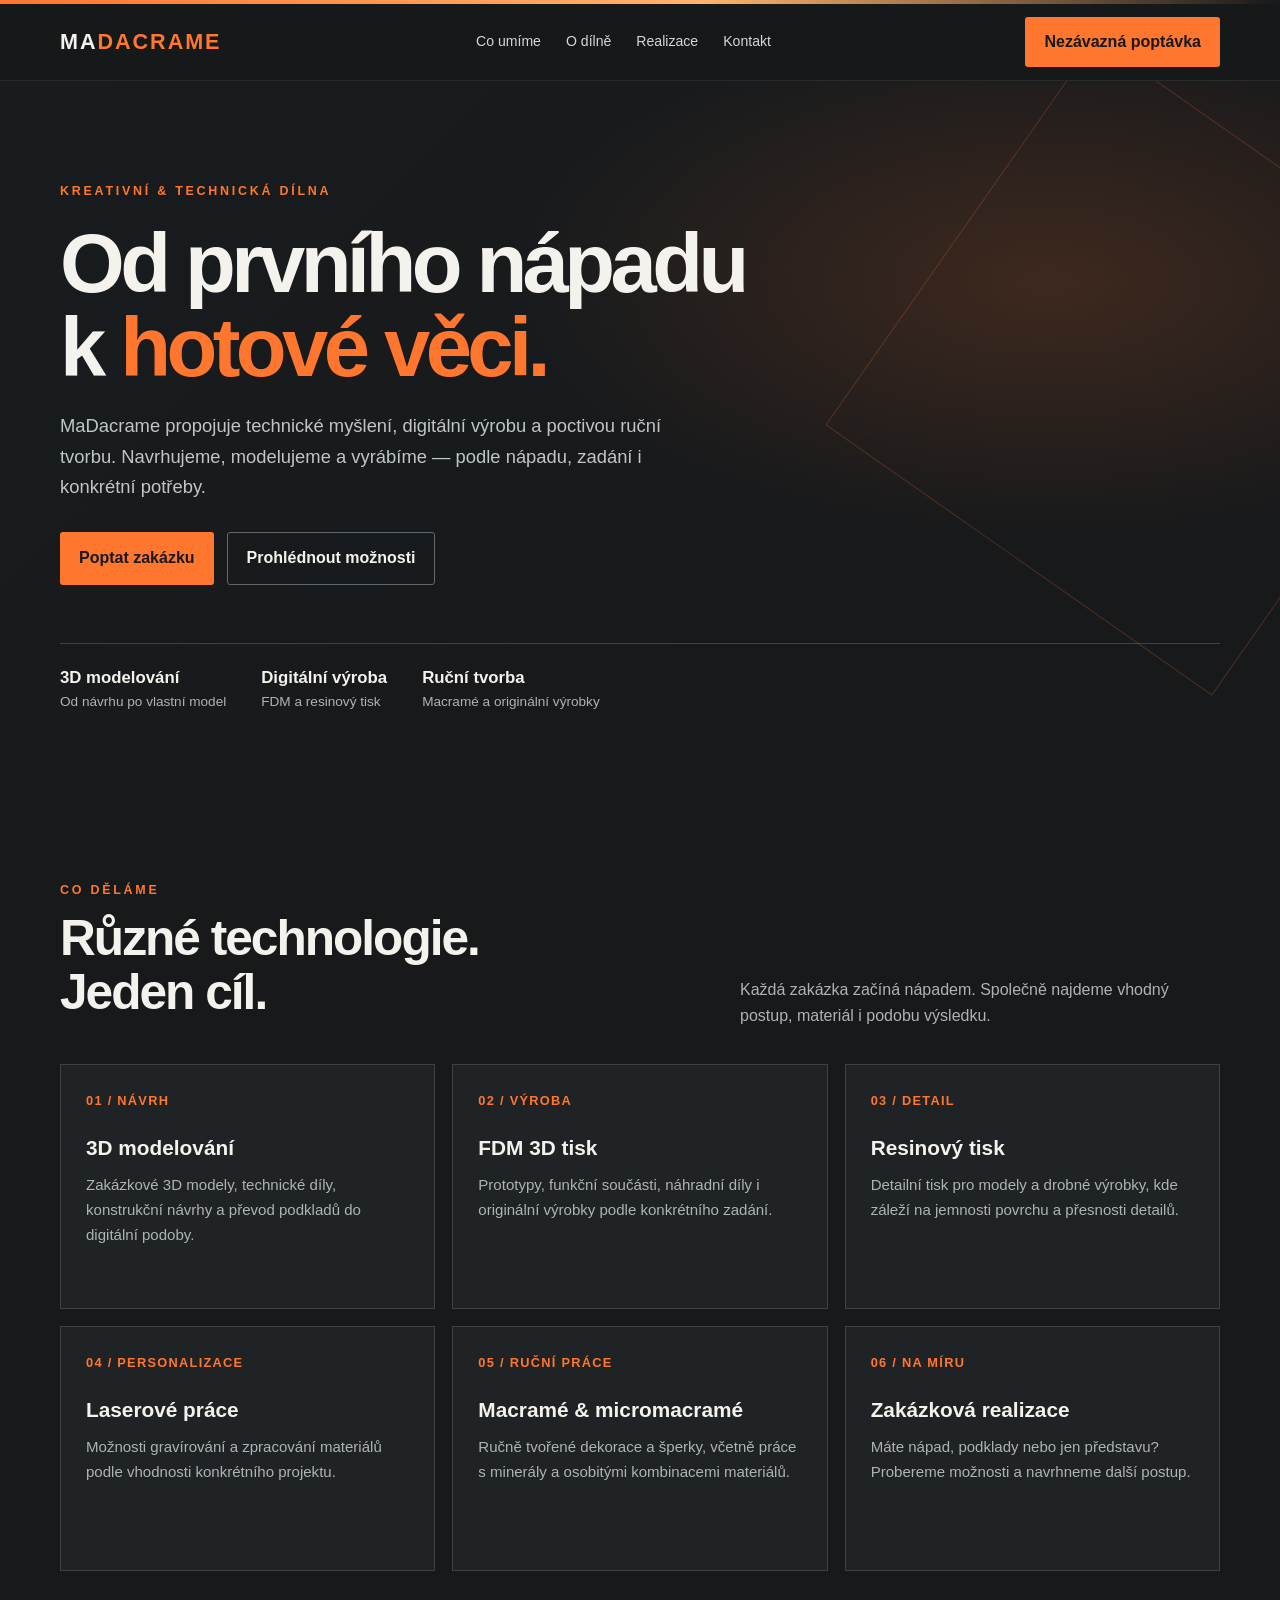
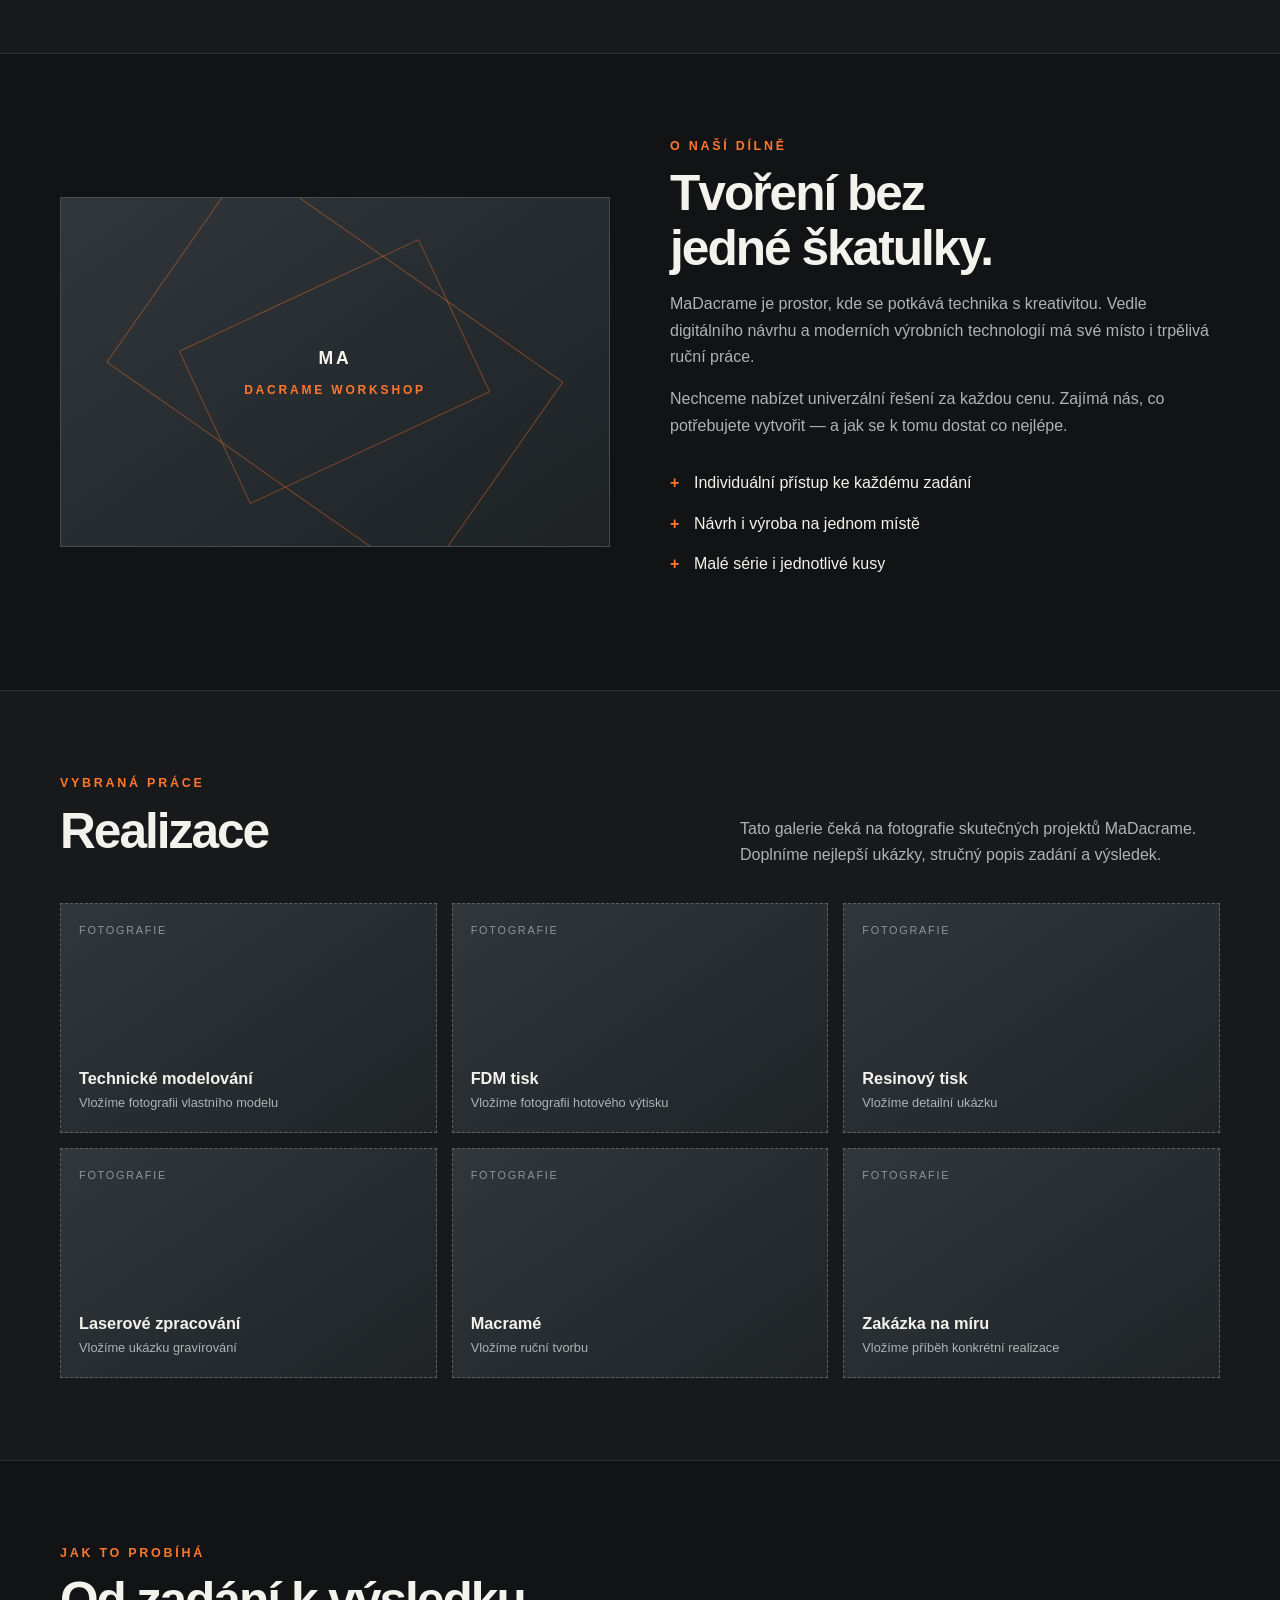
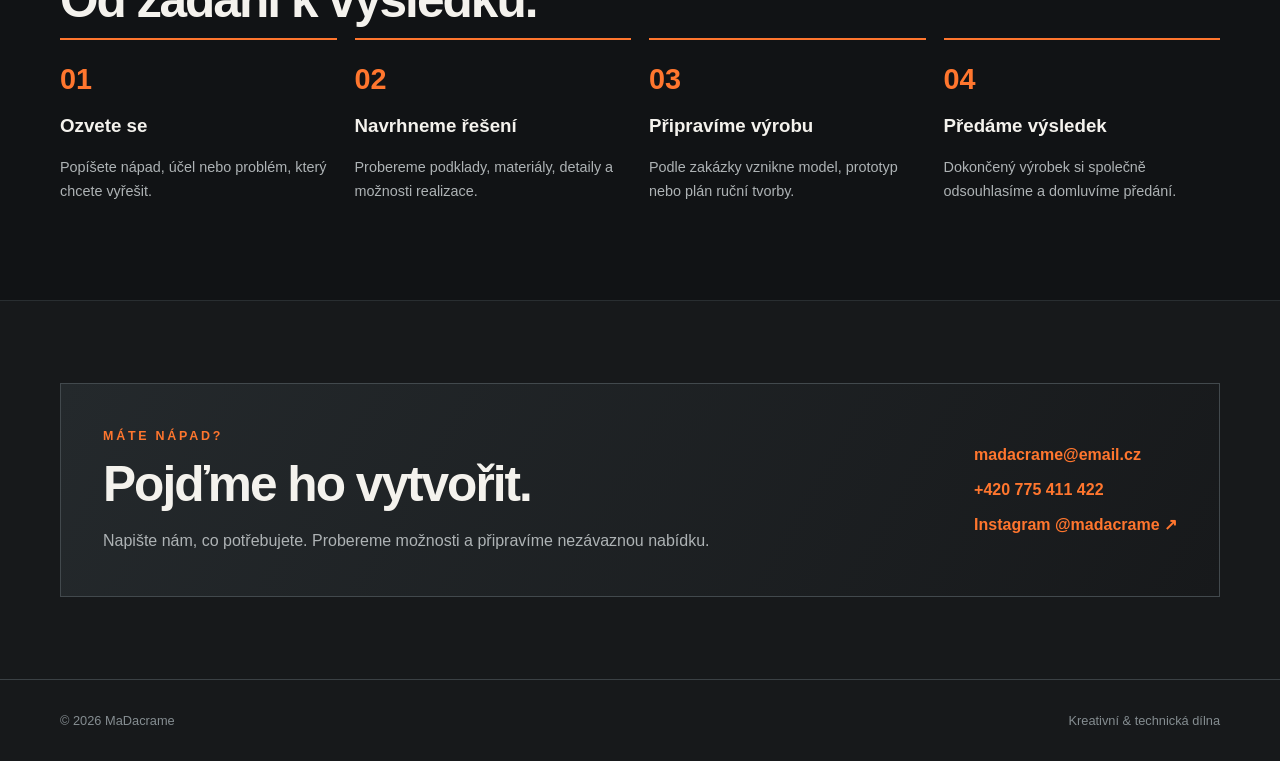
==== index.html @ 05e8bf64 "Add files via upload" ====
<!doctype html>
<html lang="cs">
<head>
  <meta charset="utf-8">
  <meta name="viewport" content="width=device-width, initial-scale=1">
  <meta name="description" content="MaDacrame – kreativní dílna propojující 3D modelování, zakázkový 3D tisk, technickou výrobu a ruční tvorbu.">
  <meta name="theme-color" content="#17191b">
  <title>MaDacrame | Kreativní a technická dílna</title>
  <style>
    :root{--bg:#17191b;--panel:#202326;--panel2:#272b2e;--text:#f4f2ed;--muted:#aeb3b5;--line:#3b4145;--orange:#ff762e;--orange2:#ff9a58;--max:1160px}
    *{box-sizing:border-box}html{scroll-behavior:smooth}body{margin:0;background:var(--bg);color:var(--text);font:16px/1.65 Inter,Arial,Helvetica,sans-serif}
    a{color:inherit;text-decoration:none}.wrap{width:min(var(--max),calc(100% - 42px));margin:auto}
    .topline{height:4px;background:linear-gradient(90deg,var(--orange),#ffb36d 55%,transparent)}
    header{position:sticky;top:0;z-index:10;background:rgba(23,25,27,.92);backdrop-filter:blur(14px);border-bottom:1px solid rgba(255,255,255,.08)}
    nav{height:76px;display:flex;align-items:center;justify-content:space-between;gap:22px}
    .brand{font-weight:900;letter-spacing:.09em;font-size:1.35rem}.brand span{color:var(--orange)}
    .navlinks{display:flex;gap:25px;align-items:center;font-size:.88rem;color:#d4d7d8}.navlinks a:hover{color:var(--orange)}
    .navcta,.btn{display:inline-flex;align-items:center;justify-content:center;background:var(--orange);color:#17191b;padding:12px 19px;font-weight:800;border-radius:3px;transition:.2s}
    .navcta:hover,.btn:hover{background:var(--orange2);transform:translateY(-2px)}
    .hero{padding:100px 0 84px;position:relative;overflow:hidden;background:radial-gradient(ellipse at 82% 28%,rgba(255,118,46,.17),transparent 36%),linear-gradient(135deg,#191c1e,#17191b 65%)}
    .hero:after{content:"";position:absolute;right:-110px;top:50px;width:470px;height:470px;border:1px solid rgba(255,118,46,.22);transform:rotate(35deg);pointer-events:none}
    .eyebrow{color:var(--orange);font-size:.78rem;letter-spacing:.22em;text-transform:uppercase;font-weight:800}
    h1{font-size:clamp(2.7rem,6.5vw,5.7rem);line-height:1.02;letter-spacing:-.055em;max-width:850px;margin:20px 0}
    h1 em{font-style:normal;color:var(--orange)}.lead{max-width:650px;color:#c0c5c7;font-size:1.15rem;margin:0 0 30px}
    .hero-actions{display:flex;gap:13px;flex-wrap:wrap}.btn.secondary{background:transparent;color:var(--text);border:1px solid #62686b}.btn.secondary:hover{border-color:var(--orange);color:var(--orange)}
    .hero-note{margin-top:58px;padding-top:20px;border-top:1px solid var(--line);display:flex;gap:35px;flex-wrap:wrap;color:var(--muted);font-size:.85rem}
    .hero-note strong{color:var(--text);display:block;font-size:1.05rem}
    section{padding:82px 0}.section-head{display:flex;justify-content:space-between;gap:30px;align-items:end;margin-bottom:34px}
    h2{font-size:clamp(2rem,4vw,3.1rem);line-height:1.1;letter-spacing:-.04em;margin:10px 0}
    .section-head p{max-width:480px;color:var(--muted);margin:0}
    .grid{display:grid;grid-template-columns:repeat(3,1fr);gap:17px}
    .card{background:var(--panel);border:1px solid var(--line);padding:25px;min-height:245px;position:relative;overflow:hidden}
    .card:before{content:"";position:absolute;left:0;top:0;width:3px;height:0;background:var(--orange);transition:.25s}.card:hover:before{height:100%}
    .num{color:var(--orange);font-weight:900;font-size:.8rem;letter-spacing:.1em}.card h3{font-size:1.3rem;margin:20px 0 8px}.card p{color:var(--muted);margin:0;font-size:.94rem}
    .darkband{background:#111315;border-top:1px solid #292e31;border-bottom:1px solid #292e31}
    .about{display:grid;grid-template-columns:1fr 1fr;gap:60px;align-items:center}
    .visual{min-height:350px;background:linear-gradient(145deg,#30363a,#1e2225);border:1px solid #454c50;display:grid;place-items:center;position:relative;overflow:hidden}
    .visual:before,.visual:after{content:"";position:absolute;border:1px solid rgba(255,118,46,.4);width:70%;height:70%;transform:rotate(35deg)}
    .visual:after{width:48%;height:48%;transform:rotate(-25deg)}
    .visual-label{position:relative;z-index:1;text-align:center;font-weight:900;letter-spacing:.16em;color:#f7f3ed;font-size:1.1rem}.visual-label span{display:block;color:var(--orange);font-size:.75rem;margin-top:8px}
    .about p{color:var(--muted)}.ticks{list-style:none;padding:0;margin:24px 0}.ticks li{padding:7px 0 7px 24px;position:relative}.ticks li:before{content:"+";position:absolute;left:0;color:var(--orange);font-weight:900}
    .gallery{display:grid;grid-template-columns:repeat(3,1fr);gap:15px}.slot{min-height:230px;background:linear-gradient(145deg,#30363a,#202427);border:1px dashed #596166;display:flex;align-items:end;padding:18px;position:relative}.slot:before{content:"FOTOGRAFIE";position:absolute;top:18px;left:18px;font-size:.68rem;letter-spacing:.16em;color:#8d969a}.slot strong{font-size:1.02rem}.slot small{display:block;color:var(--muted);font-size:.8rem}
    .process{display:grid;grid-template-columns:repeat(4,1fr);gap:18px}.step{border-top:2px solid var(--orange);padding-top:16px}.step b{font-size:1.8rem;color:var(--orange)}.step h3{margin:8px 0}.step p{color:var(--muted);font-size:.9rem}
    .contact{background:linear-gradient(120deg,#24292c,#17191b);border:1px solid #42494d;padding:42px;display:flex;justify-content:space-between;align-items:center;gap:25px}
    .contact p{color:var(--muted);margin-bottom:0}.contact-links{display:flex;flex-direction:column;gap:9px;white-space:nowrap}.contact-links a{color:var(--orange);font-weight:800}
    footer{padding:30px 0;color:#858d91;font-size:.8rem;border-top:1px solid var(--line)}footer .wrap{display:flex;justify-content:space-between;gap:15px;flex-wrap:wrap}
    @media(max-width:800px){.navlinks{display:none}.grid,.gallery{grid-template-columns:1fr 1fr}.about{grid-template-columns:1fr;gap:30px}.process{grid-template-columns:1fr 1fr}.section-head{display:block}.section-head p{margin-top:15px}.contact{display:block}.contact-links{margin-top:25px}}
    @media(max-width:520px){.wrap{width:min(var(--max),calc(100% - 30px))}.hero{padding:75px 0 60px}.grid,.gallery,.process{grid-template-columns:1fr}.card{min-height:unset}.contact{padding:27px}.hero-note{gap:18px}}
  </style>
</head>
<body>
<div class="topline"></div>
<header><div class="wrap"><nav>
  <a class="brand" href="#top">MA<span>DACRAME</span></a>
  <div class="navlinks"><a href="#sluzby">Co umíme</a><a href="#dilna">O dílně</a><a href="#realizace">Realizace</a><a href="#kontakt">Kontakt</a></div>
  <a class="navcta" href="#kontakt">Nezávazná poptávka</a>
</nav></div></header>
<main id="top">
  <div class="hero"><div class="wrap">
    <div class="eyebrow">Kreativní & technická dílna</div>
    <h1>Od prvního nápadu<br>k <em>hotové věci.</em></h1>
    <p class="lead">MaDacrame propojuje technické myšlení, digitální výrobu a poctivou ruční tvorbu. Navrhujeme, modelujeme a vyrábíme — podle nápadu, zadání i konkrétní potřeby.</p>
    <div class="hero-actions"><a class="btn" href="#kontakt">Poptat zakázku</a><a class="btn secondary" href="#sluzby">Prohlédnout možnosti</a></div>
    <div class="hero-note"><div><strong>3D modelování</strong>Od návrhu po vlastní model</div><div><strong>Digitální výroba</strong>FDM a resinový tisk</div><div><strong>Ruční tvorba</strong>Macramé a originální výrobky</div></div>
  </div></div>
  <section id="sluzby"><div class="wrap">
    <div class="section-head"><div><div class="eyebrow">Co děláme</div><h2>Různé technologie.<br>Jeden cíl.</h2></div><p>Každá zakázka začíná nápadem. Společně najdeme vhodný postup, materiál i podobu výsledku.</p></div>
    <div class="grid">
      <article class="card"><div class="num">01 / NÁVRH</div><h3>3D modelování</h3><p>Zakázkové 3D modely, technické díly, konstrukční návrhy a převod podkladů do digitální podoby.</p></article>
      <article class="card"><div class="num">02 / VÝROBA</div><h3>FDM 3D tisk</h3><p>Prototypy, funkční součásti, náhradní díly i originální výrobky podle konkrétního zadání.</p></article>
      <article class="card"><div class="num">03 / DETAIL</div><h3>Resinový tisk</h3><p>Detailní tisk pro modely a drobné výrobky, kde záleží na jemnosti povrchu a přesnosti detailů.</p></article>
      <article class="card"><div class="num">04 / PERSONALIZACE</div><h3>Laserové práce</h3><p>Možnosti gravírování a zpracování materiálů podle vhodnosti konkrétního projektu.</p></article>
      <article class="card"><div class="num">05 / RUČNÍ PRÁCE</div><h3>Macramé & micromacramé</h3><p>Ručně tvořené dekorace a šperky, včetně práce s minerály a osobitými kombinacemi materiálů.</p></article>
      <article class="card"><div class="num">06 / NA MÍRU</div><h3>Zakázková realizace</h3><p>Máte nápad, podklady nebo jen představu? Probereme možnosti a navrhneme další postup.</p></article>
    </div>
  </div></section>
  <section class="darkband" id="dilna"><div class="wrap about">
    <div class="visual"><div class="visual-label">MA<span>DACRAME WORKSHOP</span></div></div>
    <div><div class="eyebrow">O naší dílně</div><h2>Tvoření bez<br>jedné škatulky.</h2>
      <p>MaDacrame je prostor, kde se potkává technika s kreativitou. Vedle digitálního návrhu a moderních výrobních technologií má své místo i trpělivá ruční práce.</p>
      <p>Nechceme nabízet univerzální řešení za každou cenu. Zajímá nás, co potřebujete vytvořit — a jak se k tomu dostat co nejlépe.</p>
      <ul class="ticks"><li>Individuální přístup ke každému zadání</li><li>Návrh i výroba na jednom místě</li><li>Malé série i jednotlivé kusy</li></ul>
    </div>
  </div></section>
  <section id="realizace"><div class="wrap">
    <div class="section-head"><div><div class="eyebrow">Vybraná práce</div><h2>Realizace</h2></div><p>Tato galerie čeká na fotografie skutečných projektů MaDacrame. Doplníme nejlepší ukázky, stručný popis zadání a výsledek.</p></div>
    <div class="gallery">
      <div class="slot"><div><strong>Technické modelování</strong><small>Vložíme fotografii vlastního modelu</small></div></div>
      <div class="slot"><div><strong>FDM tisk</strong><small>Vložíme fotografii hotového výtisku</small></div></div>
      <div class="slot"><div><strong>Resinový tisk</strong><small>Vložíme detailní ukázku</small></div></div>
      <div class="slot"><div><strong>Laserové zpracování</strong><small>Vložíme ukázku gravírování</small></div></div>
      <div class="slot"><div><strong>Macramé</strong><small>Vložíme ruční tvorbu</small></div></div>
      <div class="slot"><div><strong>Zakázka na míru</strong><small>Vložíme příběh konkrétní realizace</small></div></div>
    </div>
  </div></section>
  <section class="darkband"><div class="wrap">
    <div class="eyebrow">Jak to probíhá</div><h2>Od zadání k výsledku.</h2>
    <div class="process">
      <div class="step"><b>01</b><h3>Ozvete se</h3><p>Popíšete nápad, účel nebo problém, který chcete vyřešit.</p></div>
      <div class="step"><b>02</b><h3>Navrhneme řešení</h3><p>Probereme podklady, materiály, detaily a možnosti realizace.</p></div>
      <div class="step"><b>03</b><h3>Připravíme výrobu</h3><p>Podle zakázky vznikne model, prototyp nebo plán ruční tvorby.</p></div>
      <div class="step"><b>04</b><h3>Předáme výsledek</h3><p>Dokončený výrobek si společně odsouhlasíme a domluvíme předání.</p></div>
    </div>
  </div></section>
  <section id="kontakt"><div class="wrap contact">
    <div><div class="eyebrow">Máte nápad?</div><h2>Pojďme ho vytvořit.</h2><p>Napište nám, co potřebujete. Probereme možnosti a připravíme nezávaznou nabídku.</p></div>
    <div class="contact-links"><a href="mailto:madacrame@email.cz">madacrame@email.cz</a><a href="tel:+420775411422">+420 775 411 422</a><a href="https://www.instagram.com/madacrame/" target="_blank" rel="noopener">Instagram @madacrame ↗</a></div>
  </div></section>
</main>
<footer><div class="wrap"><span>© <span id="year"></span> MaDacrame</span><span>Kreativní & technická dílna</span></div></footer>
<script>document.getElementById('year').textContent=new Date().getFullYear();</script>
</body></html>
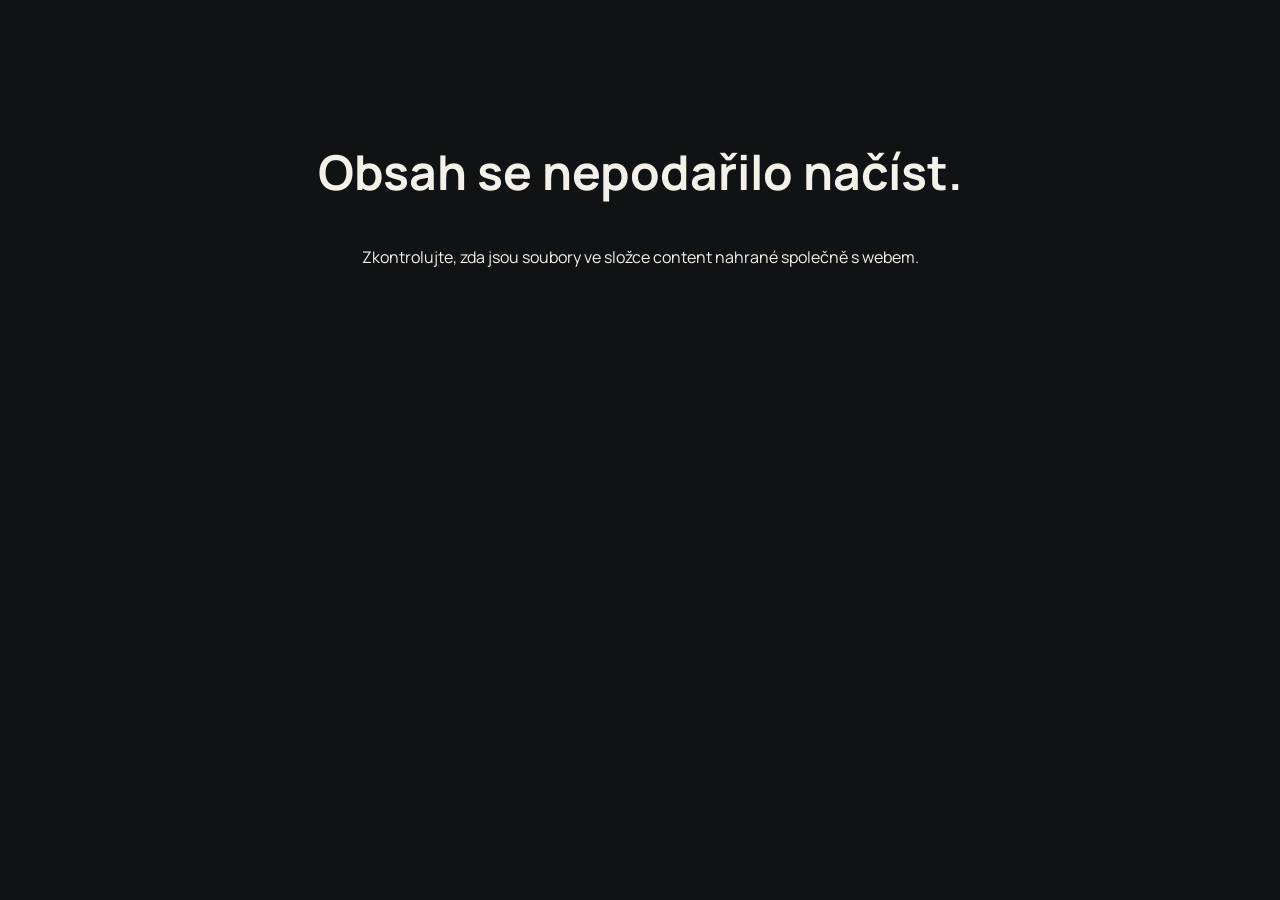
==== commit 9d2b5377: "Add files via upload" ====
--- a/index.html
+++ b/index.html
@@ -1,112 +1,11 @@
 <!doctype html>
 <html lang="cs">
 <head>
-  <meta charset="utf-8">
-  <meta name="viewport" content="width=device-width, initial-scale=1">
-  <meta name="description" content="MaDacrame – kreativní dílna propojující 3D modelování, zakázkový 3D tisk, technickou výrobu a ruční tvorbu.">
-  <meta name="theme-color" content="#17191b">
-  <title>MaDacrame | Kreativní a technická dílna</title>
-  <style>
-    :root{--bg:#17191b;--panel:#202326;--panel2:#272b2e;--text:#f4f2ed;--muted:#aeb3b5;--line:#3b4145;--orange:#ff762e;--orange2:#ff9a58;--max:1160px}
-    *{box-sizing:border-box}html{scroll-behavior:smooth}body{margin:0;background:var(--bg);color:var(--text);font:16px/1.65 Inter,Arial,Helvetica,sans-serif}
-    a{color:inherit;text-decoration:none}.wrap{width:min(var(--max),calc(100% - 42px));margin:auto}
-    .topline{height:4px;background:linear-gradient(90deg,var(--orange),#ffb36d 55%,transparent)}
-    header{position:sticky;top:0;z-index:10;background:rgba(23,25,27,.92);backdrop-filter:blur(14px);border-bottom:1px solid rgba(255,255,255,.08)}
-    nav{height:76px;display:flex;align-items:center;justify-content:space-between;gap:22px}
-    .brand{font-weight:900;letter-spacing:.09em;font-size:1.35rem}.brand span{color:var(--orange)}
-    .navlinks{display:flex;gap:25px;align-items:center;font-size:.88rem;color:#d4d7d8}.navlinks a:hover{color:var(--orange)}
-    .navcta,.btn{display:inline-flex;align-items:center;justify-content:center;background:var(--orange);color:#17191b;padding:12px 19px;font-weight:800;border-radius:3px;transition:.2s}
-    .navcta:hover,.btn:hover{background:var(--orange2);transform:translateY(-2px)}
-    .hero{padding:100px 0 84px;position:relative;overflow:hidden;background:radial-gradient(ellipse at 82% 28%,rgba(255,118,46,.17),transparent 36%),linear-gradient(135deg,#191c1e,#17191b 65%)}
-    .hero:after{content:"";position:absolute;right:-110px;top:50px;width:470px;height:470px;border:1px solid rgba(255,118,46,.22);transform:rotate(35deg);pointer-events:none}
-    .eyebrow{color:var(--orange);font-size:.78rem;letter-spacing:.22em;text-transform:uppercase;font-weight:800}
-    h1{font-size:clamp(2.7rem,6.5vw,5.7rem);line-height:1.02;letter-spacing:-.055em;max-width:850px;margin:20px 0}
-    h1 em{font-style:normal;color:var(--orange)}.lead{max-width:650px;color:#c0c5c7;font-size:1.15rem;margin:0 0 30px}
-    .hero-actions{display:flex;gap:13px;flex-wrap:wrap}.btn.secondary{background:transparent;color:var(--text);border:1px solid #62686b}.btn.secondary:hover{border-color:var(--orange);color:var(--orange)}
-    .hero-note{margin-top:58px;padding-top:20px;border-top:1px solid var(--line);display:flex;gap:35px;flex-wrap:wrap;color:var(--muted);font-size:.85rem}
-    .hero-note strong{color:var(--text);display:block;font-size:1.05rem}
-    section{padding:82px 0}.section-head{display:flex;justify-content:space-between;gap:30px;align-items:end;margin-bottom:34px}
-    h2{font-size:clamp(2rem,4vw,3.1rem);line-height:1.1;letter-spacing:-.04em;margin:10px 0}
-    .section-head p{max-width:480px;color:var(--muted);margin:0}
-    .grid{display:grid;grid-template-columns:repeat(3,1fr);gap:17px}
-    .card{background:var(--panel);border:1px solid var(--line);padding:25px;min-height:245px;position:relative;overflow:hidden}
-    .card:before{content:"";position:absolute;left:0;top:0;width:3px;height:0;background:var(--orange);transition:.25s}.card:hover:before{height:100%}
-    .num{color:var(--orange);font-weight:900;font-size:.8rem;letter-spacing:.1em}.card h3{font-size:1.3rem;margin:20px 0 8px}.card p{color:var(--muted);margin:0;font-size:.94rem}
-    .darkband{background:#111315;border-top:1px solid #292e31;border-bottom:1px solid #292e31}
-    .about{display:grid;grid-template-columns:1fr 1fr;gap:60px;align-items:center}
-    .visual{min-height:350px;background:linear-gradient(145deg,#30363a,#1e2225);border:1px solid #454c50;display:grid;place-items:center;position:relative;overflow:hidden}
-    .visual:before,.visual:after{content:"";position:absolute;border:1px solid rgba(255,118,46,.4);width:70%;height:70%;transform:rotate(35deg)}
-    .visual:after{width:48%;height:48%;transform:rotate(-25deg)}
-    .visual-label{position:relative;z-index:1;text-align:center;font-weight:900;letter-spacing:.16em;color:#f7f3ed;font-size:1.1rem}.visual-label span{display:block;color:var(--orange);font-size:.75rem;margin-top:8px}
-    .about p{color:var(--muted)}.ticks{list-style:none;padding:0;margin:24px 0}.ticks li{padding:7px 0 7px 24px;position:relative}.ticks li:before{content:"+";position:absolute;left:0;color:var(--orange);font-weight:900}
-    .gallery{display:grid;grid-template-columns:repeat(3,1fr);gap:15px}.slot{min-height:230px;background:linear-gradient(145deg,#30363a,#202427);border:1px dashed #596166;display:flex;align-items:end;padding:18px;position:relative}.slot:before{content:"FOTOGRAFIE";position:absolute;top:18px;left:18px;font-size:.68rem;letter-spacing:.16em;color:#8d969a}.slot strong{font-size:1.02rem}.slot small{display:block;color:var(--muted);font-size:.8rem}
-    .process{display:grid;grid-template-columns:repeat(4,1fr);gap:18px}.step{border-top:2px solid var(--orange);padding-top:16px}.step b{font-size:1.8rem;color:var(--orange)}.step h3{margin:8px 0}.step p{color:var(--muted);font-size:.9rem}
-    .contact{background:linear-gradient(120deg,#24292c,#17191b);border:1px solid #42494d;padding:42px;display:flex;justify-content:space-between;align-items:center;gap:25px}
-    .contact p{color:var(--muted);margin-bottom:0}.contact-links{display:flex;flex-direction:column;gap:9px;white-space:nowrap}.contact-links a{color:var(--orange);font-weight:800}
-    footer{padding:30px 0;color:#858d91;font-size:.8rem;border-top:1px solid var(--line)}footer .wrap{display:flex;justify-content:space-between;gap:15px;flex-wrap:wrap}
-    @media(max-width:800px){.navlinks{display:none}.grid,.gallery{grid-template-columns:1fr 1fr}.about{grid-template-columns:1fr;gap:30px}.process{grid-template-columns:1fr 1fr}.section-head{display:block}.section-head p{margin-top:15px}.contact{display:block}.contact-links{margin-top:25px}}
-    @media(max-width:520px){.wrap{width:min(var(--max),calc(100% - 30px))}.hero{padding:75px 0 60px}.grid,.gallery,.process{grid-template-columns:1fr}.card{min-height:unset}.contact{padding:27px}.hero-note{gap:18px}}
-  </style>
+<meta charset="utf-8"><meta name="viewport" content="width=device-width, initial-scale=1">
+<meta name="theme-color" content="#101214">
+<title>MaDacrame — kreativní a technická dílna</title>
+<link rel="preconnect" href="https://fonts.googleapis.com"><link rel="preconnect" href="https://fonts.gstatic.com" crossorigin>
+<link rel="stylesheet" href="assets/css/style.css">
 </head>
-<body>
-<div class="topline"></div>
-<header><div class="wrap"><nav>
-  <a class="brand" href="#top">MA<span>DACRAME</span></a>
-  <div class="navlinks"><a href="#sluzby">Co umíme</a><a href="#dilna">O dílně</a><a href="#realizace">Realizace</a><a href="#kontakt">Kontakt</a></div>
-  <a class="navcta" href="#kontakt">Nezávazná poptávka</a>
-</nav></div></header>
-<main id="top">
-  <div class="hero"><div class="wrap">
-    <div class="eyebrow">Kreativní & technická dílna</div>
-    <h1>Od prvního nápadu<br>k <em>hotové věci.</em></h1>
-    <p class="lead">MaDacrame propojuje technické myšlení, digitální výrobu a poctivou ruční tvorbu. Navrhujeme, modelujeme a vyrábíme — podle nápadu, zadání i konkrétní potřeby.</p>
-    <div class="hero-actions"><a class="btn" href="#kontakt">Poptat zakázku</a><a class="btn secondary" href="#sluzby">Prohlédnout možnosti</a></div>
-    <div class="hero-note"><div><strong>3D modelování</strong>Od návrhu po vlastní model</div><div><strong>Digitální výroba</strong>FDM a resinový tisk</div><div><strong>Ruční tvorba</strong>Macramé a originální výrobky</div></div>
-  </div></div>
-  <section id="sluzby"><div class="wrap">
-    <div class="section-head"><div><div class="eyebrow">Co děláme</div><h2>Různé technologie.<br>Jeden cíl.</h2></div><p>Každá zakázka začíná nápadem. Společně najdeme vhodný postup, materiál i podobu výsledku.</p></div>
-    <div class="grid">
-      <article class="card"><div class="num">01 / NÁVRH</div><h3>3D modelování</h3><p>Zakázkové 3D modely, technické díly, konstrukční návrhy a převod podkladů do digitální podoby.</p></article>
-      <article class="card"><div class="num">02 / VÝROBA</div><h3>FDM 3D tisk</h3><p>Prototypy, funkční součásti, náhradní díly i originální výrobky podle konkrétního zadání.</p></article>
-      <article class="card"><div class="num">03 / DETAIL</div><h3>Resinový tisk</h3><p>Detailní tisk pro modely a drobné výrobky, kde záleží na jemnosti povrchu a přesnosti detailů.</p></article>
-      <article class="card"><div class="num">04 / PERSONALIZACE</div><h3>Laserové práce</h3><p>Možnosti gravírování a zpracování materiálů podle vhodnosti konkrétního projektu.</p></article>
-      <article class="card"><div class="num">05 / RUČNÍ PRÁCE</div><h3>Macramé & micromacramé</h3><p>Ručně tvořené dekorace a šperky, včetně práce s minerály a osobitými kombinacemi materiálů.</p></article>
-      <article class="card"><div class="num">06 / NA MÍRU</div><h3>Zakázková realizace</h3><p>Máte nápad, podklady nebo jen představu? Probereme možnosti a navrhneme další postup.</p></article>
-    </div>
-  </div></section>
-  <section class="darkband" id="dilna"><div class="wrap about">
-    <div class="visual"><div class="visual-label">MA<span>DACRAME WORKSHOP</span></div></div>
-    <div><div class="eyebrow">O naší dílně</div><h2>Tvoření bez<br>jedné škatulky.</h2>
-      <p>MaDacrame je prostor, kde se potkává technika s kreativitou. Vedle digitálního návrhu a moderních výrobních technologií má své místo i trpělivá ruční práce.</p>
-      <p>Nechceme nabízet univerzální řešení za každou cenu. Zajímá nás, co potřebujete vytvořit — a jak se k tomu dostat co nejlépe.</p>
-      <ul class="ticks"><li>Individuální přístup ke každému zadání</li><li>Návrh i výroba na jednom místě</li><li>Malé série i jednotlivé kusy</li></ul>
-    </div>
-  </div></section>
-  <section id="realizace"><div class="wrap">
-    <div class="section-head"><div><div class="eyebrow">Vybraná práce</div><h2>Realizace</h2></div><p>Tato galerie čeká na fotografie skutečných projektů MaDacrame. Doplníme nejlepší ukázky, stručný popis zadání a výsledek.</p></div>
-    <div class="gallery">
-      <div class="slot"><div><strong>Technické modelování</strong><small>Vložíme fotografii vlastního modelu</small></div></div>
-      <div class="slot"><div><strong>FDM tisk</strong><small>Vložíme fotografii hotového výtisku</small></div></div>
-      <div class="slot"><div><strong>Resinový tisk</strong><small>Vložíme detailní ukázku</small></div></div>
-      <div class="slot"><div><strong>Laserové zpracování</strong><small>Vložíme ukázku gravírování</small></div></div>
-      <div class="slot"><div><strong>Macramé</strong><small>Vložíme ruční tvorbu</small></div></div>
-      <div class="slot"><div><strong>Zakázka na míru</strong><small>Vložíme příběh konkrétní realizace</small></div></div>
-    </div>
-  </div></section>
-  <section class="darkband"><div class="wrap">
-    <div class="eyebrow">Jak to probíhá</div><h2>Od zadání k výsledku.</h2>
-    <div class="process">
-      <div class="step"><b>01</b><h3>Ozvete se</h3><p>Popíšete nápad, účel nebo problém, který chcete vyřešit.</p></div>
-      <div class="step"><b>02</b><h3>Navrhneme řešení</h3><p>Probereme podklady, materiály, detaily a možnosti realizace.</p></div>
-      <div class="step"><b>03</b><h3>Připravíme výrobu</h3><p>Podle zakázky vznikne model, prototyp nebo plán ruční tvorby.</p></div>
-      <div class="step"><b>04</b><h3>Předáme výsledek</h3><p>Dokončený výrobek si společně odsouhlasíme a domluvíme předání.</p></div>
-    </div>
-  </div></section>
-  <section id="kontakt"><div class="wrap contact">
-    <div><div class="eyebrow">Máte nápad?</div><h2>Pojďme ho vytvořit.</h2><p>Napište nám, co potřebujete. Probereme možnosti a připravíme nezávaznou nabídku.</p></div>
-    <div class="contact-links"><a href="mailto:madacrame@email.cz">madacrame@email.cz</a><a href="tel:+420775411422">+420 775 411 422</a><a href="https://www.instagram.com/madacrame/" target="_blank" rel="noopener">Instagram @madacrame ↗</a></div>
-  </div></section>
-</main>
-<footer><div class="wrap"><span>© <span id="year"></span> MaDacrame</span><span>Kreativní & technická dílna</span></div></footer>
-<script>document.getElementById('year').textContent=new Date().getFullYear();</script>
-</body></html>+<body data-page="home"><div id="app"><div class="wrap not-found"><p class="eyebrow">MADACRAME</p><h1>Načítáme obsah…</h1></div></div><script src="assets/js/site.js" defer></script></body>
+</html>
--- a/assets/css/style.css
+++ b/assets/css/style.css
@@ -0,0 +1,5 @@
+@import url('https://fonts.googleapis.com/css2?family=DM+Mono:wght@400;500&family=Manrope:wght@400;500;600;700;800&display=swap');
+:root{--bg:#101214;--panel:#181c1f;--panel2:#202529;--ink:#f4f1eb;--muted:#a8afb2;--line:rgba(255,255,255,.12);--orange:#f28a32;--orange2:#ffad62;--max:1180px;--radius:18px}
+*{box-sizing:border-box}html{scroll-behavior:smooth}body{margin:0;background:var(--bg);color:var(--ink);font-family:Manrope,Arial,sans-serif;line-height:1.65}a{color:inherit;text-decoration:none}img{max-width:100%;display:block}button{font:inherit}.wrap{width:min(var(--max),calc(100% - 44px));margin:auto}.mono,.eyebrow,.tag,.nav a,.btn,.small-label{font-family:"DM Mono",monospace;text-transform:uppercase;letter-spacing:.11em}.eyebrow{font-size:.72rem;color:var(--orange);font-weight:500}.site-header{position:sticky;top:0;z-index:10;background:rgba(16,18,20,.88);backdrop-filter:blur(16px);border-bottom:1px solid var(--line)}.header-inner{height:76px;display:flex;align-items:center;justify-content:space-between;gap:24px}.brand{font-weight:800;font-size:1.35rem;letter-spacing:-.06em}.brand span{color:var(--orange)}.nav{display:flex;gap:26px;align-items:center}.nav a{font-size:.68rem;color:#c8cccd;transition:.2s}.nav a:hover,.nav a.active{color:var(--orange)}.menu-toggle{display:none;background:none;border:1px solid var(--line);color:var(--ink);padding:8px 11px;border-radius:8px}.hero{min-height:590px;display:grid;grid-template-columns:1.04fr .96fr;align-items:center;gap:46px;padding:72px 0 88px}.hero-copy{position:relative;z-index:1}.hero h1{font-size:clamp(3.1rem,7vw,6.7rem);line-height:.99;letter-spacing:-.075em;margin:20px 0 24px;max-width:760px}.hero h1 em{font-style:normal;color:var(--orange)}.lead{font-size:1.1rem;color:#c2c7c8;max-width:590px;line-height:1.8}.hero-actions{display:flex;gap:12px;flex-wrap:wrap;margin-top:32px}.btn{display:inline-flex;align-items:center;justify-content:center;gap:12px;padding:14px 18px;border-radius:4px;font-size:.72rem;font-weight:500;transition:.2s;border:1px solid var(--line)}.btn-primary{background:var(--orange);color:#151719;border-color:var(--orange)}.btn-primary:hover{background:var(--orange2);transform:translateY(-2px)}.btn-ghost:hover{border-color:var(--orange);color:var(--orange)}.hero-art{position:relative;min-height:440px;border-radius:var(--radius);overflow:hidden;background:#252b2f;border:1px solid var(--line)}.hero-art img{width:100%;height:100%;position:absolute;inset:0;object-fit:cover}.hero-art:after{content:"";position:absolute;inset:0;background:linear-gradient(135deg,rgba(242,138,50,.12),transparent 48%,rgba(0,0,0,.28))}.art-label{position:absolute;z-index:1;left:24px;bottom:22px;font: .68rem "DM Mono",monospace;letter-spacing:.13em;color:#fff;text-transform:uppercase}.hero-index{position:absolute;right:22px;top:20px;z-index:1;color:#fff;font: .7rem "DM Mono",monospace}.section{padding:84px 0}.section-head{display:flex;align-items:end;justify-content:space-between;gap:28px;margin-bottom:32px}.section-head h2,.section-title{font-size:clamp(2rem,4vw,3.4rem);line-height:1.05;letter-spacing:-.06em;margin:10px 0 0}.section-head p{max-width:440px;color:var(--muted);margin:0}.directory{background:#171b1e;border-top:1px solid var(--line);border-bottom:1px solid var(--line)}.cards{display:grid;grid-template-columns:repeat(3,1fr);gap:14px}.area-card{position:relative;display:flex;flex-direction:column;min-height:360px;background:var(--panel);border:1px solid var(--line);border-radius:12px;overflow:hidden;transition:.25s}.area-card:hover{transform:translateY(-5px);border-color:rgba(242,138,50,.65)}.card-image{height:205px;position:relative;overflow:hidden;background:#252b2f}.card-image img{width:100%;height:100%;object-fit:cover;transition:.45s}.area-card:hover .card-image img{transform:scale(1.045)}.card-body{padding:22px 22px 20px;display:flex;flex-direction:column;flex:1}.tag{font-size:.63rem;color:var(--orange)}.card-body h3{font-size:1.4rem;letter-spacing:-.04em;margin:8px 0}.card-body p{font-size:.9rem;color:var(--muted);margin:0 0 18px}.card-link{margin-top:auto;font: .68rem "DM Mono",monospace;text-transform:uppercase;letter-spacing:.1em;color:var(--orange)}.arrow{font-size:1.1rem;margin-left:7px}.manifesto{display:grid;grid-template-columns:.8fr 1.2fr;gap:80px;align-items:start}.manifesto h2{font-size:clamp(2.3rem,5vw,4.5rem);line-height:1;letter-spacing:-.07em;margin:12px 0}.manifesto-copy{font-size:1.05rem;color:#c0c6c7;max-width:650px}.stat-line{display:flex;gap:26px;flex-wrap:wrap;margin-top:28px}.stat{border-left:2px solid var(--orange);padding-left:13px}.stat strong{display:block;font-size:1.5rem}.stat span{font: .62rem "DM Mono",monospace;color:var(--muted);text-transform:uppercase;letter-spacing:.1em}.projects{background:#171b1e}.project-grid{display:grid;grid-template-columns:repeat(3,1fr);gap:14px}.project{border:1px solid var(--line);background:var(--panel);border-radius:12px;overflow:hidden}.project img{width:100%;height:210px;object-fit:cover}.project-info{padding:18px}.project-info h3{margin:5px 0;font-size:1.1rem}.project-info p{margin:0;color:var(--muted);font-size:.85rem}.cta{padding:70px 0;background:linear-gradient(110deg,#29231d,#181b1e 70%);border-top:1px solid rgba(242,138,50,.25)}.cta-inner{display:flex;align-items:center;justify-content:space-between;gap:30px}.cta h2{font-size:clamp(2rem,4vw,3.6rem);letter-spacing:-.06em;line-height:1.05;margin:8px 0}.cta p{color:var(--muted);max-width:620px}.footer{border-top:1px solid var(--line);padding:28px 0 34px;color:var(--muted);font-size:.78rem}.footer-inner{display:flex;align-items:center;justify-content:space-between;gap:20px;flex-wrap:wrap}.footer .brand{color:var(--ink)}.page-hero{padding:78px 0 46px;display:grid;grid-template-columns:1fr .8fr;gap:50px;align-items:center}.page-hero h1{font-size:clamp(3rem,6vw,5.8rem);line-height:.98;letter-spacing:-.075em;margin:12px 0 20px}.page-hero p{color:#c2c7c8;font-size:1.05rem;max-width:640px}.page-image{height:370px;border-radius:14px;overflow:hidden;border:1px solid var(--line);background:var(--panel)}.page-image img{width:100%;height:100%;object-fit:cover}.feature-list{display:grid;grid-template-columns:repeat(2,1fr);gap:12px;margin-top:30px}.feature{padding:18px;border:1px solid var(--line);border-radius:8px;background:var(--panel)}.feature:before{content:"+";color:var(--orange);font:1.1rem "DM Mono";margin-right:10px}.about-grid{display:grid;grid-template-columns:1fr 1fr;gap:60px;align-items:start}.about-grid p{color:var(--muted)}.contact-grid{display:grid;grid-template-columns:1fr 1fr;gap:20px}.contact-card{background:var(--panel);border:1px solid var(--line);border-radius:12px;padding:24px}.contact-card h3{margin:0 0 8px}.contact-card p{color:var(--muted);margin:0}.contact-value{display:inline-block;margin-top:14px;color:var(--orange);font-weight:700}.breadcrumb{padding:22px 0;color:var(--muted);font: .68rem "DM Mono",monospace;text-transform:uppercase;letter-spacing:.1em}.breadcrumb a:hover{color:var(--orange)}.placeholder-note{display:inline-block;margin-top:10px;color:#899195;font: .62rem "DM Mono",monospace;text-transform:uppercase;letter-spacing:.08em}.not-found{padding:100px 0;text-align:center}.not-found h1{font-size:3rem}.mobile-nav{display:none}
+@media(max-width:850px){.hero{grid-template-columns:1fr;padding:60px 0;gap:28px}.hero-art{min-height:330px}.cards,.project-grid{grid-template-columns:repeat(2,1fr)}.manifesto{grid-template-columns:1fr;gap:18px}.page-hero{grid-template-columns:1fr}.page-image{height:300px}.nav{gap:14px}.nav a{font-size:.61rem}}
+@media(max-width:620px){.wrap{width:min(100% - 30px,var(--max))}.header-inner{height:66px}.nav{display:none}.menu-toggle{display:block}.mobile-nav{display:none;padding:0 15px 18px}.mobile-nav.open{display:grid;gap:14px}.mobile-nav a{font:.7rem "DM Mono",monospace;text-transform:uppercase;letter-spacing:.1em;color:#d3d6d7}.hero h1{font-size:clamp(3rem,15vw,5rem)}.hero-art{min-height:260px}.section{padding:60px 0}.section-head{display:block}.section-head p{margin-top:14px}.cards,.project-grid{grid-template-columns:1fr}.area-card{min-height:320px}.card-image{height:210px}.manifesto{gap:14px}.cta-inner{display:block}.cta-inner .btn{margin-top:15px}.feature-list,.about-grid,.contact-grid{grid-template-columns:1fr}.page-hero{padding:48px 0 25px}.page-image{height:250px}.footer-inner{align-items:flex-start;flex-direction:column}}
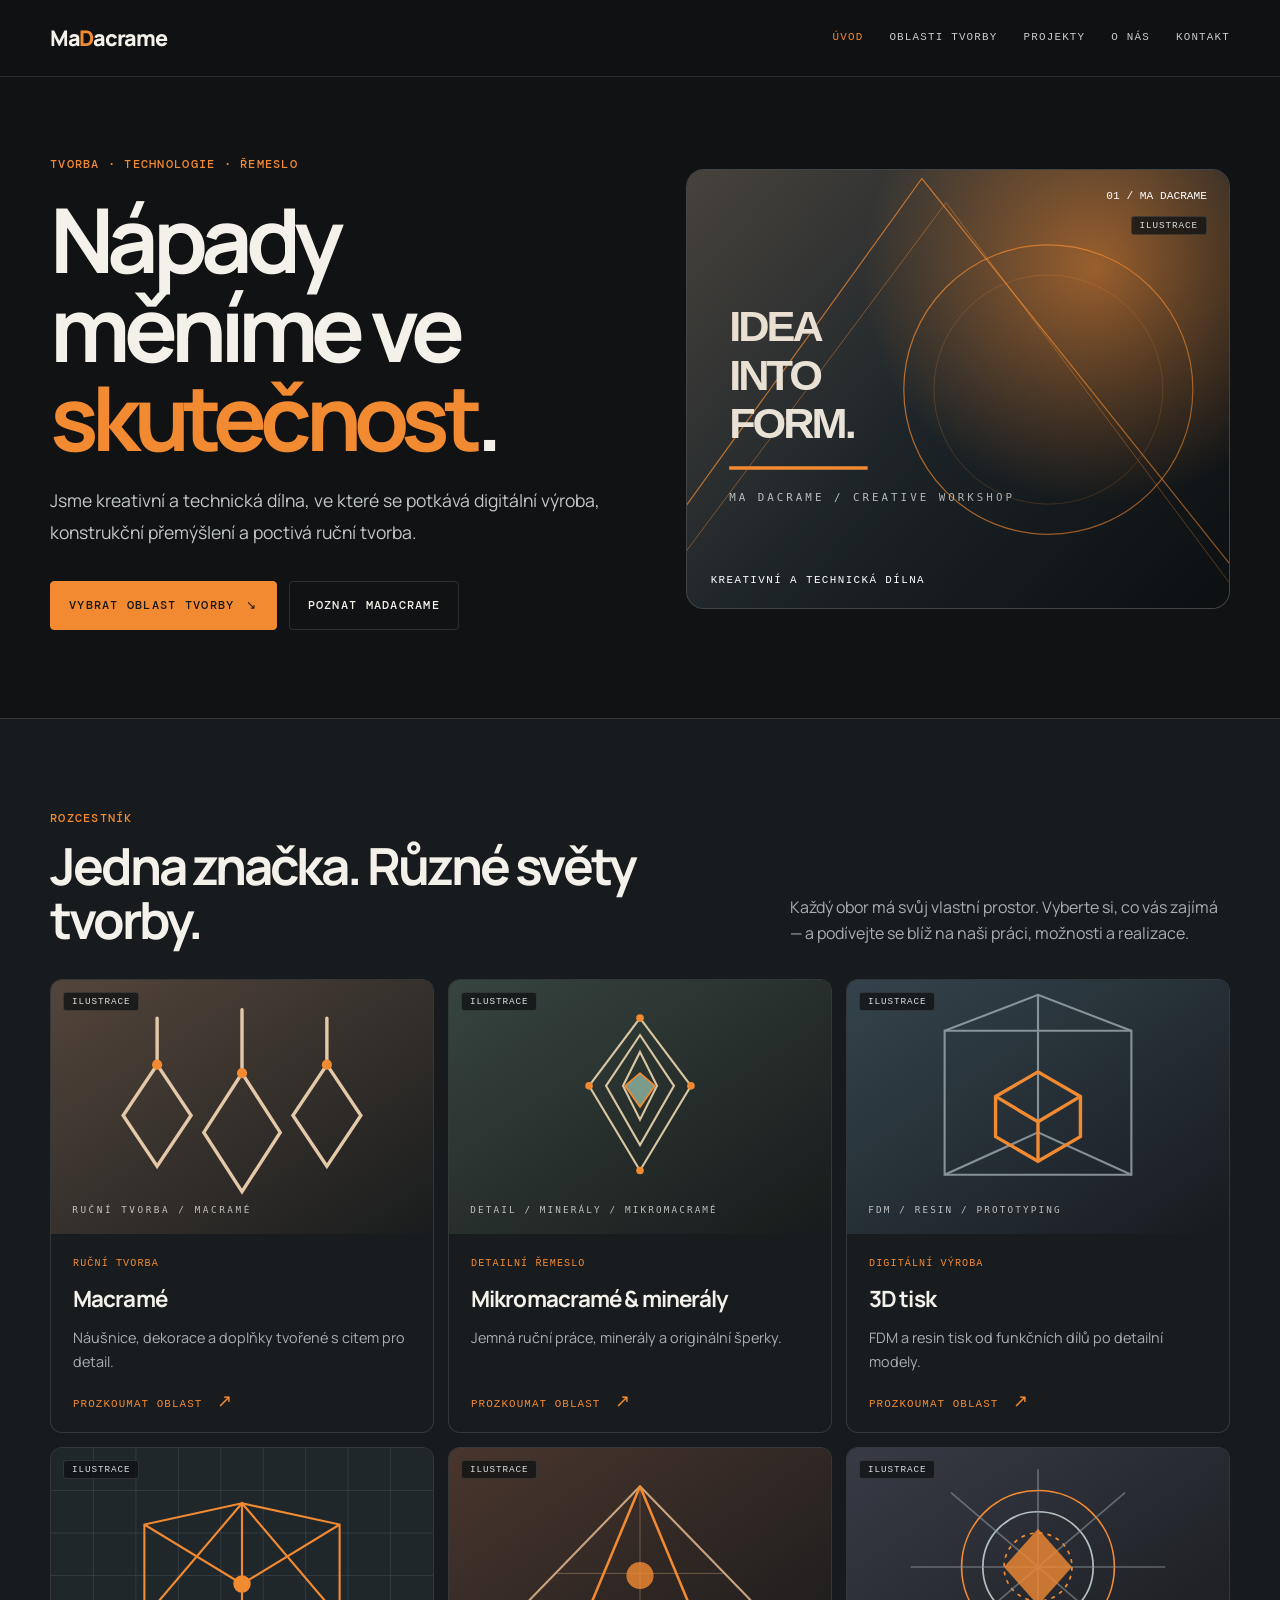
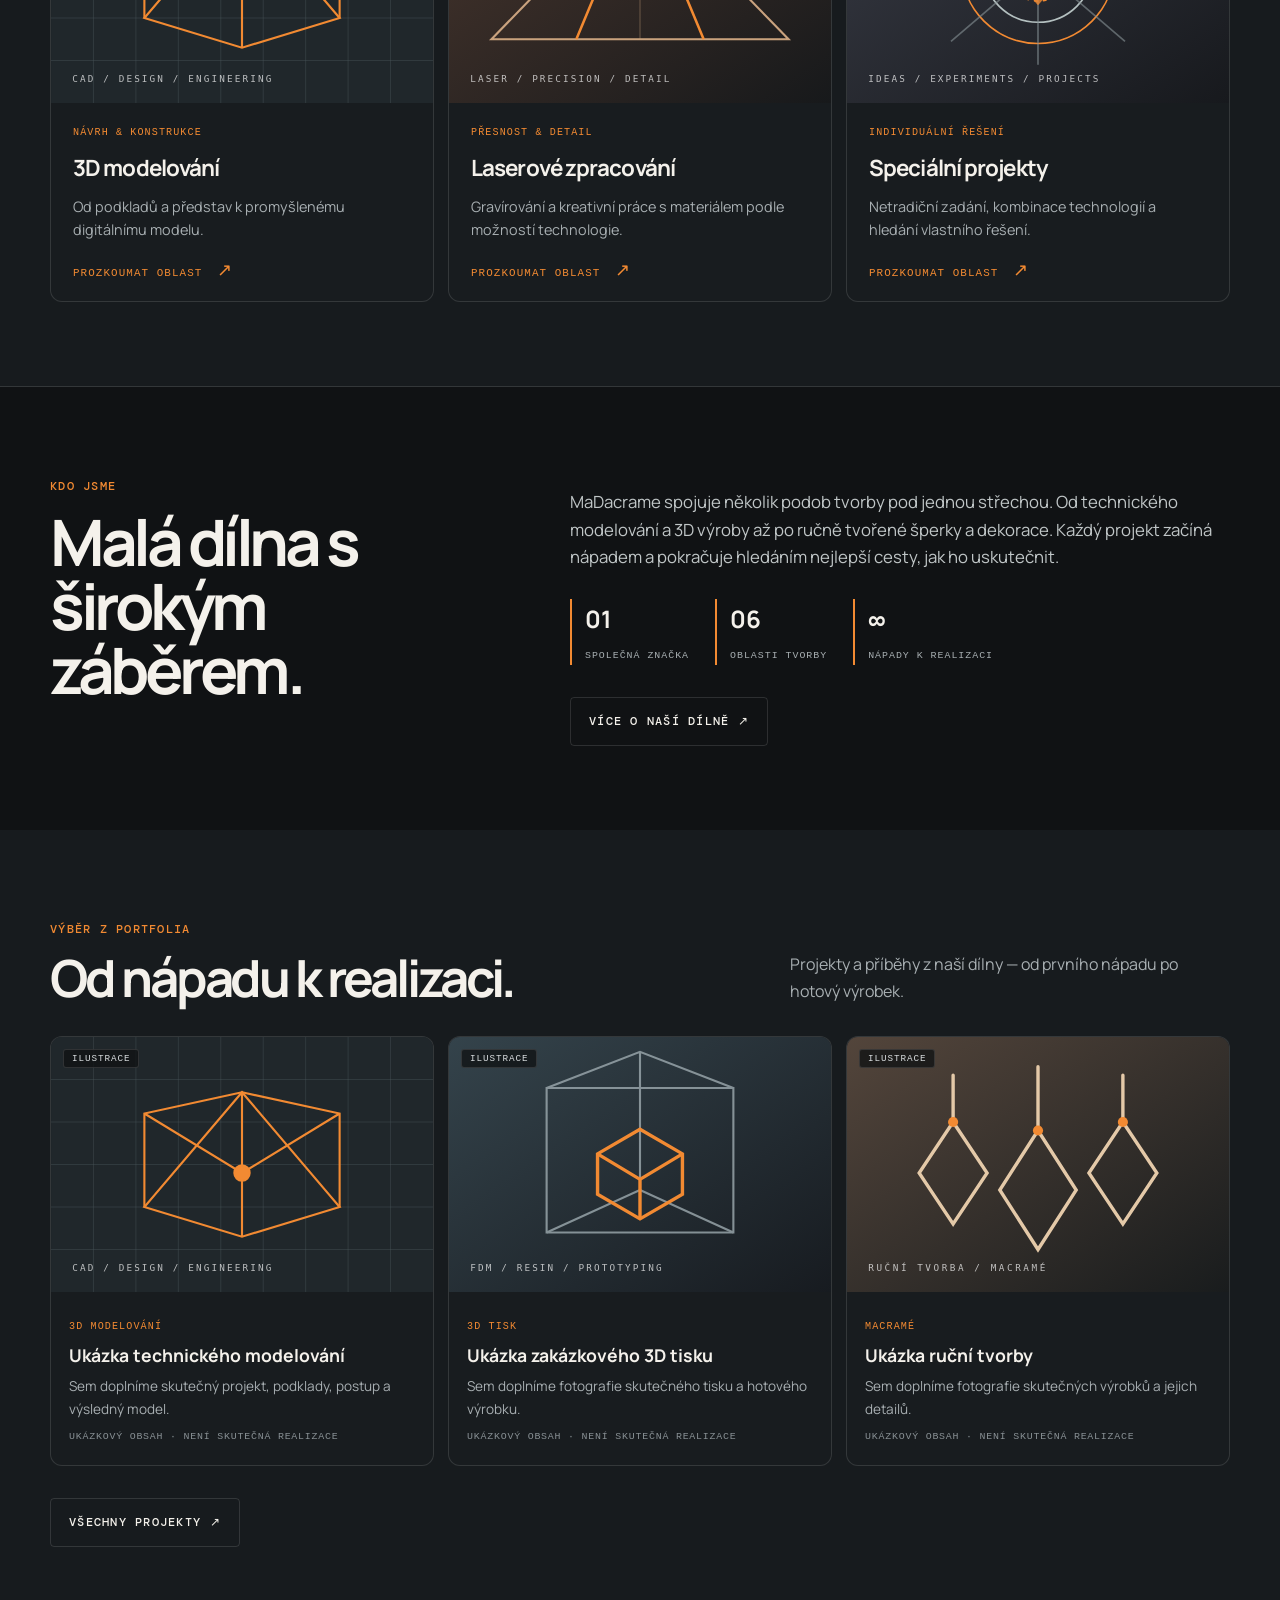
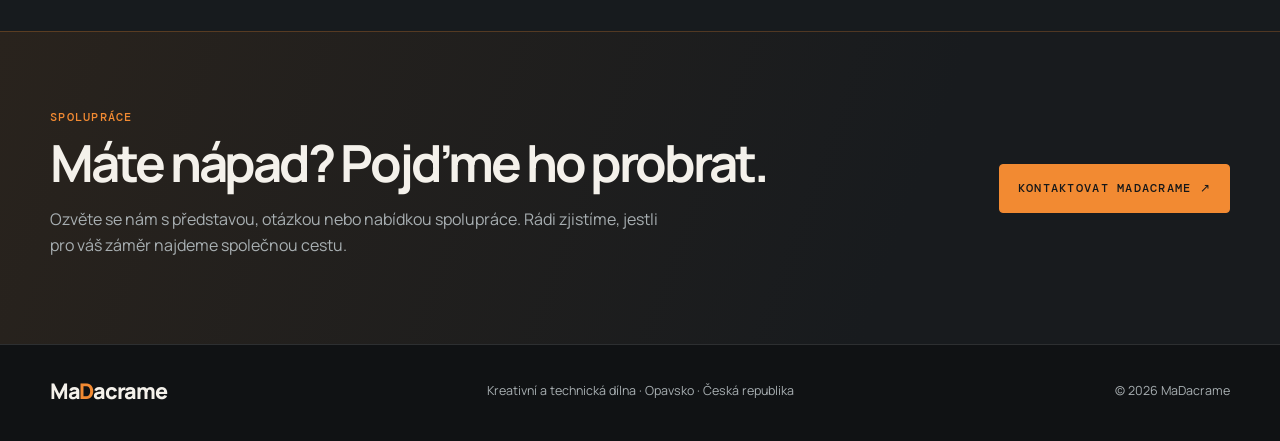
==== commit 74c8c7ae: "Add files via upload" ====
--- a/index.html
+++ b/index.html
@@ -7,5 +7,5 @@
 <link rel="preconnect" href="https://fonts.googleapis.com"><link rel="preconnect" href="https://fonts.gstatic.com" crossorigin>
 <link rel="stylesheet" href="assets/css/style.css">
 </head>
-<body data-page="home"><div id="app"><div class="wrap not-found"><p class="eyebrow">MADACRAME</p><h1>Načítáme obsah…</h1></div></div><script src="assets/js/site.js" defer></script></body>
+<body data-page="home"><div id="app"><div class="wrap not-found"><p class="eyebrow">MADACRAME</p><h1>Načítáme obsah…</h1></div></div><noscript><p class="wrap not-found">Pro zobrazení webu je potřeba povolit JavaScript.</p></noscript><script src="assets/js/site.js" defer></script></body>
 </html>
--- a/assets/css/style.css
+++ b/assets/css/style.css
@@ -3,3 +3,41 @@
 *{box-sizing:border-box}html{scroll-behavior:smooth}body{margin:0;background:var(--bg);color:var(--ink);font-family:Manrope,Arial,sans-serif;line-height:1.65}a{color:inherit;text-decoration:none}img{max-width:100%;display:block}button{font:inherit}.wrap{width:min(var(--max),calc(100% - 44px));margin:auto}.mono,.eyebrow,.tag,.nav a,.btn,.small-label{font-family:"DM Mono",monospace;text-transform:uppercase;letter-spacing:.11em}.eyebrow{font-size:.72rem;color:var(--orange);font-weight:500}.site-header{position:sticky;top:0;z-index:10;background:rgba(16,18,20,.88);backdrop-filter:blur(16px);border-bottom:1px solid var(--line)}.header-inner{height:76px;display:flex;align-items:center;justify-content:space-between;gap:24px}.brand{font-weight:800;font-size:1.35rem;letter-spacing:-.06em}.brand span{color:var(--orange)}.nav{display:flex;gap:26px;align-items:center}.nav a{font-size:.68rem;color:#c8cccd;transition:.2s}.nav a:hover,.nav a.active{color:var(--orange)}.menu-toggle{display:none;background:none;border:1px solid var(--line);color:var(--ink);padding:8px 11px;border-radius:8px}.hero{min-height:590px;display:grid;grid-template-columns:1.04fr .96fr;align-items:center;gap:46px;padding:72px 0 88px}.hero-copy{position:relative;z-index:1}.hero h1{font-size:clamp(3.1rem,7vw,6.7rem);line-height:.99;letter-spacing:-.075em;margin:20px 0 24px;max-width:760px}.hero h1 em{font-style:normal;color:var(--orange)}.lead{font-size:1.1rem;color:#c2c7c8;max-width:590px;line-height:1.8}.hero-actions{display:flex;gap:12px;flex-wrap:wrap;margin-top:32px}.btn{display:inline-flex;align-items:center;justify-content:center;gap:12px;padding:14px 18px;border-radius:4px;font-size:.72rem;font-weight:500;transition:.2s;border:1px solid var(--line)}.btn-primary{background:var(--orange);color:#151719;border-color:var(--orange)}.btn-primary:hover{background:var(--orange2);transform:translateY(-2px)}.btn-ghost:hover{border-color:var(--orange);color:var(--orange)}.hero-art{position:relative;min-height:440px;border-radius:var(--radius);overflow:hidden;background:#252b2f;border:1px solid var(--line)}.hero-art img{width:100%;height:100%;position:absolute;inset:0;object-fit:cover}.hero-art:after{content:"";position:absolute;inset:0;background:linear-gradient(135deg,rgba(242,138,50,.12),transparent 48%,rgba(0,0,0,.28))}.art-label{position:absolute;z-index:1;left:24px;bottom:22px;font: .68rem "DM Mono",monospace;letter-spacing:.13em;color:#fff;text-transform:uppercase}.hero-index{position:absolute;right:22px;top:20px;z-index:1;color:#fff;font: .7rem "DM Mono",monospace}.section{padding:84px 0}.section-head{display:flex;align-items:end;justify-content:space-between;gap:28px;margin-bottom:32px}.section-head h2,.section-title{font-size:clamp(2rem,4vw,3.4rem);line-height:1.05;letter-spacing:-.06em;margin:10px 0 0}.section-head p{max-width:440px;color:var(--muted);margin:0}.directory{background:#171b1e;border-top:1px solid var(--line);border-bottom:1px solid var(--line)}.cards{display:grid;grid-template-columns:repeat(3,1fr);gap:14px}.area-card{position:relative;display:flex;flex-direction:column;min-height:360px;background:var(--panel);border:1px solid var(--line);border-radius:12px;overflow:hidden;transition:.25s}.area-card:hover{transform:translateY(-5px);border-color:rgba(242,138,50,.65)}.card-image{height:205px;position:relative;overflow:hidden;background:#252b2f}.card-image img{width:100%;height:100%;object-fit:cover;transition:.45s}.area-card:hover .card-image img{transform:scale(1.045)}.card-body{padding:22px 22px 20px;display:flex;flex-direction:column;flex:1}.tag{font-size:.63rem;color:var(--orange)}.card-body h3{font-size:1.4rem;letter-spacing:-.04em;margin:8px 0}.card-body p{font-size:.9rem;color:var(--muted);margin:0 0 18px}.card-link{margin-top:auto;font: .68rem "DM Mono",monospace;text-transform:uppercase;letter-spacing:.1em;color:var(--orange)}.arrow{font-size:1.1rem;margin-left:7px}.manifesto{display:grid;grid-template-columns:.8fr 1.2fr;gap:80px;align-items:start}.manifesto h2{font-size:clamp(2.3rem,5vw,4.5rem);line-height:1;letter-spacing:-.07em;margin:12px 0}.manifesto-copy{font-size:1.05rem;color:#c0c6c7;max-width:650px}.stat-line{display:flex;gap:26px;flex-wrap:wrap;margin-top:28px}.stat{border-left:2px solid var(--orange);padding-left:13px}.stat strong{display:block;font-size:1.5rem}.stat span{font: .62rem "DM Mono",monospace;color:var(--muted);text-transform:uppercase;letter-spacing:.1em}.projects{background:#171b1e}.project-grid{display:grid;grid-template-columns:repeat(3,1fr);gap:14px}.project{border:1px solid var(--line);background:var(--panel);border-radius:12px;overflow:hidden}.project img{width:100%;height:210px;object-fit:cover}.project-info{padding:18px}.project-info h3{margin:5px 0;font-size:1.1rem}.project-info p{margin:0;color:var(--muted);font-size:.85rem}.cta{padding:70px 0;background:linear-gradient(110deg,#29231d,#181b1e 70%);border-top:1px solid rgba(242,138,50,.25)}.cta-inner{display:flex;align-items:center;justify-content:space-between;gap:30px}.cta h2{font-size:clamp(2rem,4vw,3.6rem);letter-spacing:-.06em;line-height:1.05;margin:8px 0}.cta p{color:var(--muted);max-width:620px}.footer{border-top:1px solid var(--line);padding:28px 0 34px;color:var(--muted);font-size:.78rem}.footer-inner{display:flex;align-items:center;justify-content:space-between;gap:20px;flex-wrap:wrap}.footer .brand{color:var(--ink)}.page-hero{padding:78px 0 46px;display:grid;grid-template-columns:1fr .8fr;gap:50px;align-items:center}.page-hero h1{font-size:clamp(3rem,6vw,5.8rem);line-height:.98;letter-spacing:-.075em;margin:12px 0 20px}.page-hero p{color:#c2c7c8;font-size:1.05rem;max-width:640px}.page-image{height:370px;border-radius:14px;overflow:hidden;border:1px solid var(--line);background:var(--panel)}.page-image img{width:100%;height:100%;object-fit:cover}.feature-list{display:grid;grid-template-columns:repeat(2,1fr);gap:12px;margin-top:30px}.feature{padding:18px;border:1px solid var(--line);border-radius:8px;background:var(--panel)}.feature:before{content:"+";color:var(--orange);font:1.1rem "DM Mono";margin-right:10px}.about-grid{display:grid;grid-template-columns:1fr 1fr;gap:60px;align-items:start}.about-grid p{color:var(--muted)}.contact-grid{display:grid;grid-template-columns:1fr 1fr;gap:20px}.contact-card{background:var(--panel);border:1px solid var(--line);border-radius:12px;padding:24px}.contact-card h3{margin:0 0 8px}.contact-card p{color:var(--muted);margin:0}.contact-value{display:inline-block;margin-top:14px;color:var(--orange);font-weight:700}.breadcrumb{padding:22px 0;color:var(--muted);font: .68rem "DM Mono",monospace;text-transform:uppercase;letter-spacing:.1em}.breadcrumb a:hover{color:var(--orange)}.placeholder-note{display:inline-block;margin-top:10px;color:#899195;font: .62rem "DM Mono",monospace;text-transform:uppercase;letter-spacing:.08em}.not-found{padding:100px 0;text-align:center}.not-found h1{font-size:3rem}.mobile-nav{display:none}
 @media(max-width:850px){.hero{grid-template-columns:1fr;padding:60px 0;gap:28px}.hero-art{min-height:330px}.cards,.project-grid{grid-template-columns:repeat(2,1fr)}.manifesto{grid-template-columns:1fr;gap:18px}.page-hero{grid-template-columns:1fr}.page-image{height:300px}.nav{gap:14px}.nav a{font-size:.61rem}}
 @media(max-width:620px){.wrap{width:min(100% - 30px,var(--max))}.header-inner{height:66px}.nav{display:none}.menu-toggle{display:block}.mobile-nav{display:none;padding:0 15px 18px}.mobile-nav.open{display:grid;gap:14px}.mobile-nav a{font:.7rem "DM Mono",monospace;text-transform:uppercase;letter-spacing:.1em;color:#d3d6d7}.hero h1{font-size:clamp(3rem,15vw,5rem)}.hero-art{min-height:260px}.section{padding:60px 0}.section-head{display:block}.section-head p{margin-top:14px}.cards,.project-grid{grid-template-columns:1fr}.area-card{min-height:320px}.card-image{height:210px}.manifesto{gap:14px}.cta-inner{display:block}.cta-inner .btn{margin-top:15px}.feature-list,.about-grid,.contact-grid{grid-template-columns:1fr}.page-hero{padding:48px 0 25px}.page-image{height:250px}.footer-inner{align-items:flex-start;flex-direction:column}}
+
+/* ---- v3: rozšíření (projekty, galerie, kontakt, lightbox) ---- */
+.page-image,.card-image,.hero-art,.project-img{position:relative}
+.illu-badge{position:absolute;z-index:2;left:12px;top:12px;background:rgba(16,18,20,.78);color:#d9dddf;border:1px solid var(--line);border-radius:3px;padding:3px 8px;font:.58rem "DM Mono",monospace;letter-spacing:.1em;text-transform:uppercase}
+.hero-art .illu-badge{left:auto;right:22px;top:46px}
+.muted{color:var(--muted)}
+.section.tight{padding:34px 0}
+.page-hero.single{grid-template-columns:1fr;padding-bottom:20px}
+.h1-md{font-size:clamp(2.4rem,5vw,4.4rem)!important}
+.page-hero .eyebrow a:hover{text-decoration:underline}
+.prose{max-width:760px;font-size:1.05rem;color:#c8cdce}.prose p{margin:0 0 1.15em}
+a.project{display:block;transition:.25s}a.project:hover{transform:translateY(-4px);border-color:rgba(242,138,50,.65)}
+.project-img{height:210px;overflow:hidden;background:#252b2f}.project-img img{width:100%;height:100%;object-fit:cover;transition:.45s}a.project:hover .project-img img{transform:scale(1.04)}
+.project .card-link{display:inline-block;margin-top:10px}
+.chips{display:flex;flex-wrap:wrap;gap:8px;margin-bottom:24px}
+.chip{font:.66rem "DM Mono",monospace;text-transform:uppercase;letter-spacing:.1em;padding:9px 14px;border:1px solid var(--line);border-radius:4px;color:#c8cccd;transition:.2s}
+.chip:hover{border-color:var(--orange);color:var(--orange)}.chip.on{background:var(--orange);border-color:var(--orange);color:#151719}
+.gallery{display:grid;grid-template-columns:repeat(3,1fr);gap:12px;margin-top:22px}
+.g-item{margin:0}.g-btn{display:block;width:100%;padding:0;border:1px solid var(--line);border-radius:10px;overflow:hidden;background:var(--panel);cursor:zoom-in;aspect-ratio:4/3}
+.g-btn img{width:100%;height:100%;object-fit:cover;transition:.4s}.g-btn:hover img{transform:scale(1.04)}
+.g-btn:focus-visible,.btn:focus-visible,.chip:focus-visible,a:focus-visible{outline:2px solid var(--orange);outline-offset:3px}
+.g-item figcaption{font-size:.8rem;color:var(--muted);margin-top:8px}
+.lightbox{position:fixed;inset:0;z-index:100;background:rgba(8,9,10,.94);display:grid;place-items:center;padding:20px}
+.lightbox img{max-width:min(94vw,1400px);max-height:80vh;object-fit:contain;border-radius:6px}
+.lb-cap{position:absolute;bottom:18px;left:0;right:0;text-align:center;color:#cfd3d4;font-size:.9rem;margin:0;padding:0 20px}
+.lb-close,.lb-nav{position:absolute;background:rgba(255,255,255,.08);border:1px solid var(--line);color:#fff;border-radius:50%;width:44px;height:44px;font-size:1.3rem;cursor:pointer}
+.lb-close{top:16px;right:16px}.lb-nav{top:50%;transform:translateY(-50%)}.lb-prev{left:14px}.lb-next{right:14px}
+.lb-close:hover,.lb-nav:hover{border-color:var(--orange);color:var(--orange)}
+.pager{display:grid;grid-template-columns:1fr auto 1fr;gap:16px;align-items:center;padding:34px 0 60px}
+.pager-link{display:block;border:1px solid var(--line);border-radius:8px;padding:14px 18px;background:var(--panel);transition:.2s}.pager-link:hover{border-color:var(--orange)}
+.pager-link .small-label{display:block;font-size:.6rem;color:var(--orange)}.pager-link strong{font-size:.95rem}.pager-link.next{text-align:right}
+.contact-list{margin:0;display:grid;gap:26px;max-width:720px}.contact-list dt{margin-bottom:4px}.contact-list dd{margin:0;font-size:1.35rem;font-weight:600;letter-spacing:-.02em}
+.contact-list a{color:var(--ink)}.contact-list a:hover{color:var(--orange)}
+.social{margin-top:44px;padding-top:30px;border-top:1px solid var(--line);max-width:720px}
+@media(max-width:850px){.gallery{grid-template-columns:repeat(2,1fr)}}
+@media(max-width:620px){.gallery{grid-template-columns:1fr}.pager{grid-template-columns:1fr}.pager-link.next{text-align:left}.section.tight{padding:26px 0}.contact-list dd{font-size:1.15rem}}
+@media(prefers-reduced-motion:reduce){*{transition:none!important;scroll-behavior:auto!important}}
+.card-image,.project-img{height:auto;aspect-ratio:3/2}
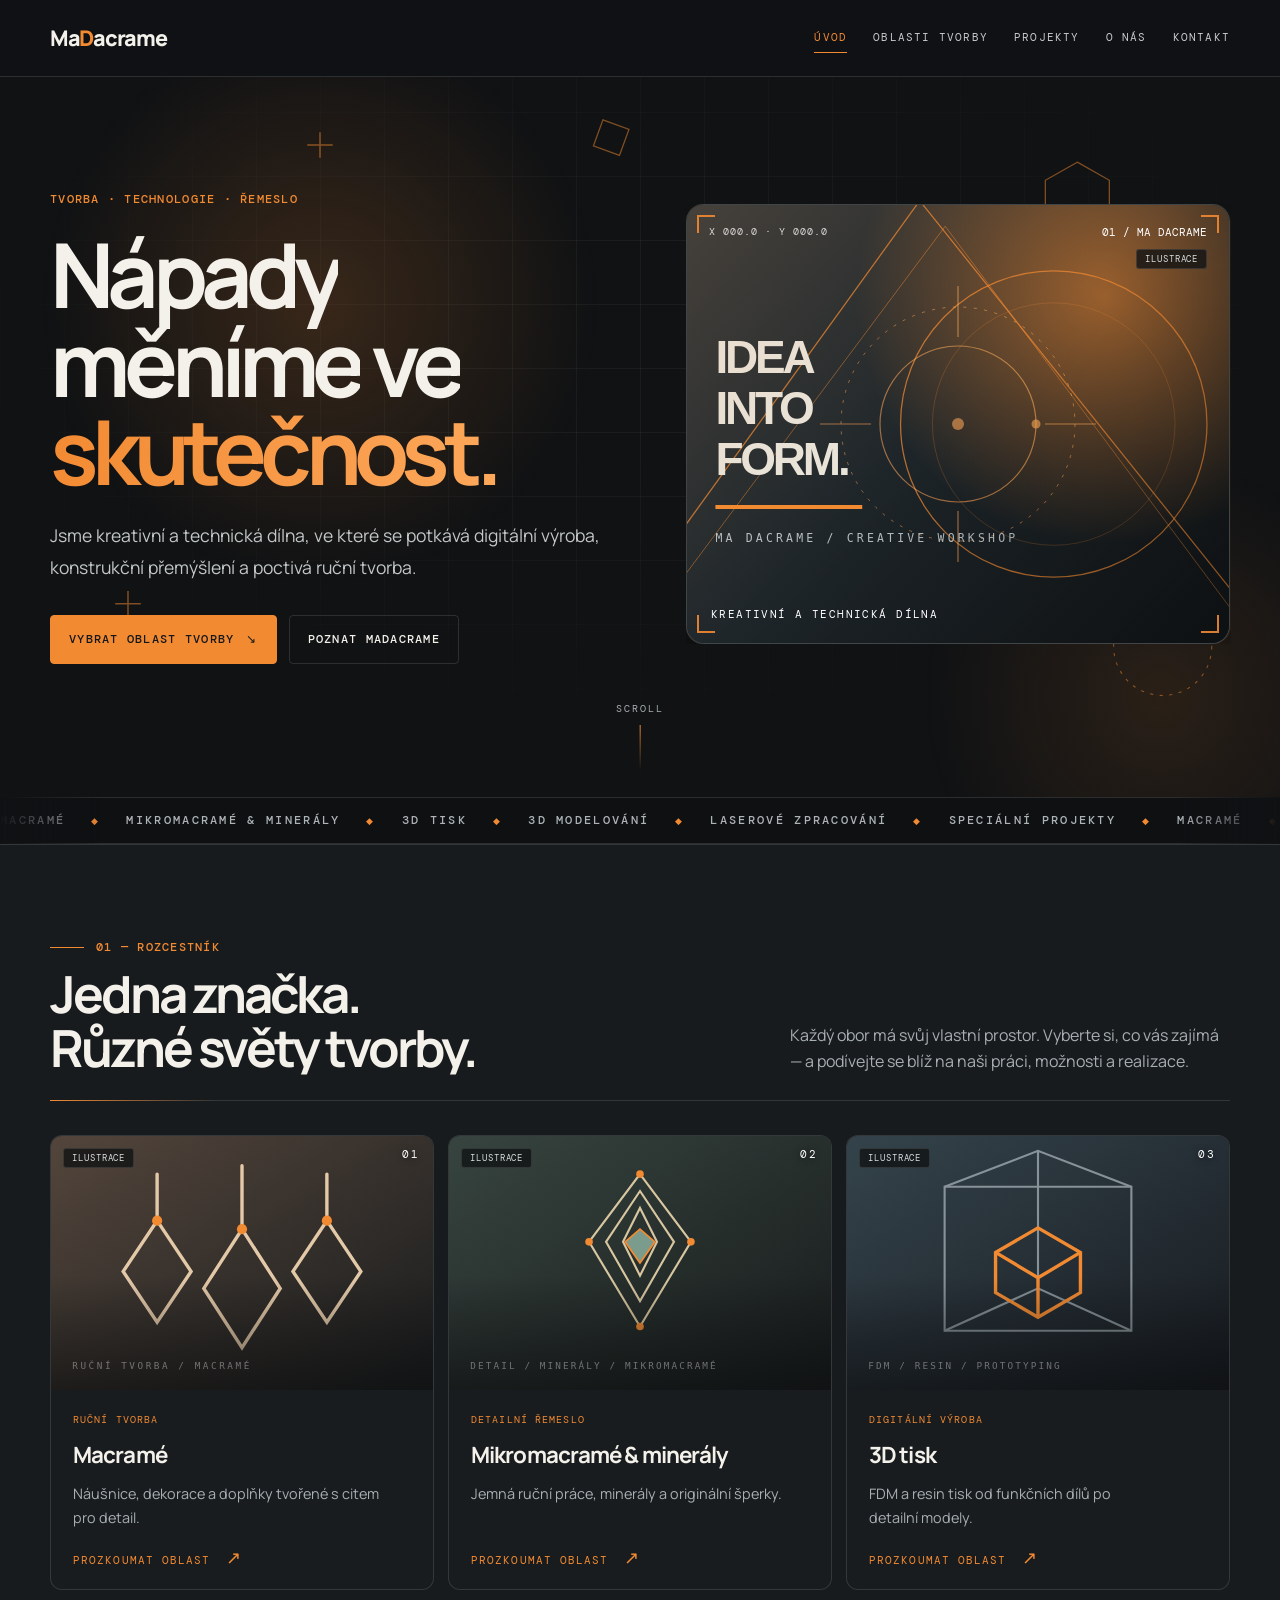
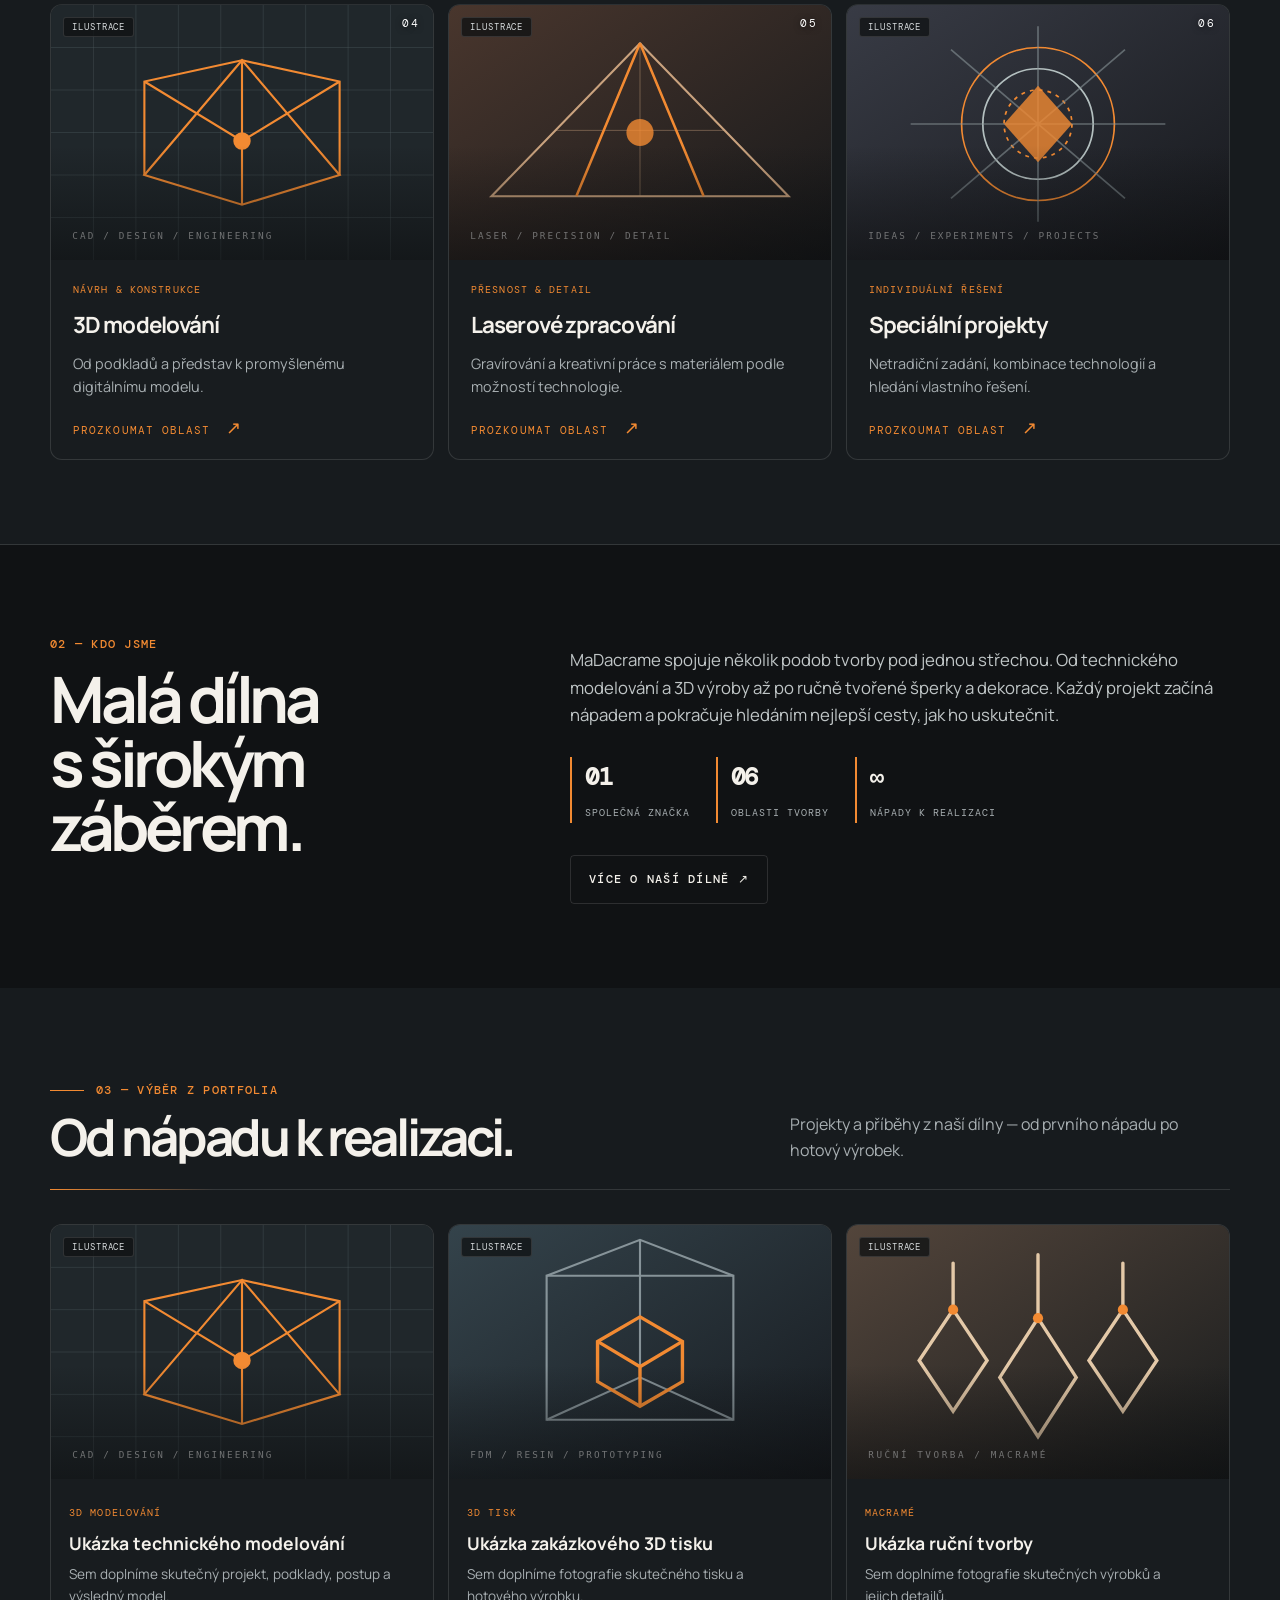
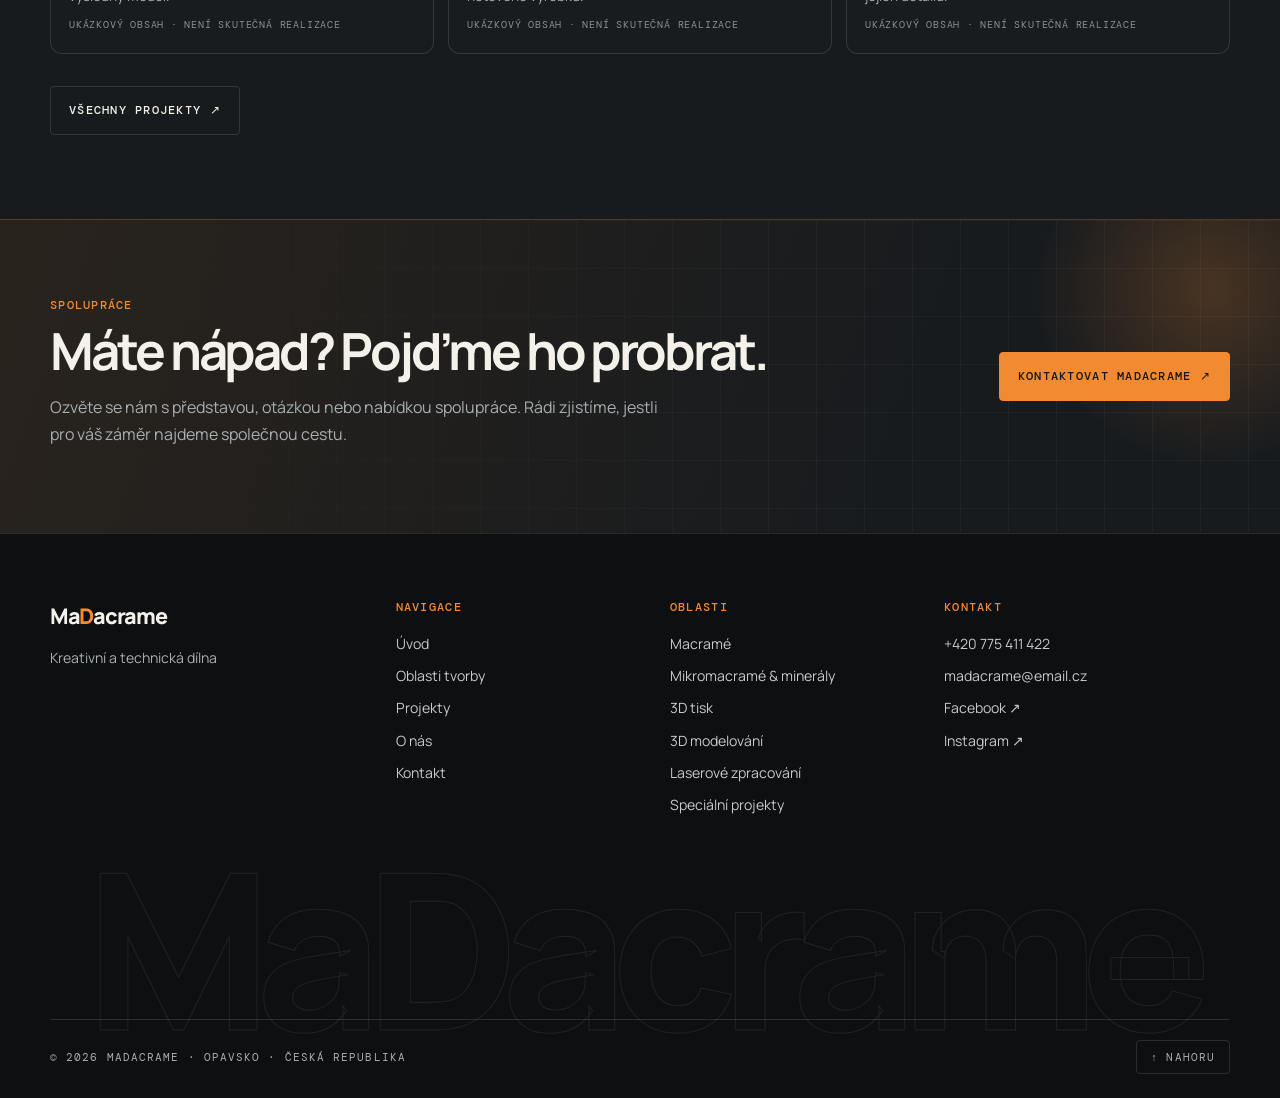
==== commit 31e49416: "Add files via upload" ====
--- a/index.html
+++ b/index.html
@@ -4,8 +4,10 @@
 <meta charset="utf-8"><meta name="viewport" content="width=device-width, initial-scale=1">
 <meta name="theme-color" content="#101214">
 <title>MaDacrame — kreativní a technická dílna</title>
-<link rel="preconnect" href="https://fonts.googleapis.com"><link rel="preconnect" href="https://fonts.gstatic.com" crossorigin>
+<link rel="preload" href="assets/fonts/manrope-latin-wght-normal.woff2" as="font" type="font/woff2" crossorigin>
+<link rel="preload" href="assets/fonts/manrope-latin-ext-wght-normal.woff2" as="font" type="font/woff2" crossorigin>
+<link rel="stylesheet" href="assets/css/fonts.css">
 <link rel="stylesheet" href="assets/css/style.css">
 </head>
-<body data-page="home"><div id="app"><div class="wrap not-found"><p class="eyebrow">MADACRAME</p><h1>Načítáme obsah…</h1></div></div><noscript><p class="wrap not-found">Pro zobrazení webu je potřeba povolit JavaScript.</p></noscript><script src="assets/js/site.js" defer></script></body>
+<body data-page="home"><div id="app"><div class="loader" role="status" aria-label="Načítám"><span></span></div></div><noscript><p class="wrap not-found">Pro zobrazení webu je potřeba povolit JavaScript.</p></noscript><script src="assets/js/site.js" defer></script></body>
 </html>
--- a/assets/css/fonts.css
+++ b/assets/css/fonts.css
@@ -0,0 +1,7 @@
+/* Písma jsou hostovaná lokálně (SIL OFL) – žádné externí požadavky. */
+@font-face{font-family:Manrope;font-style:normal;font-weight:200 800;font-display:swap;src:url(../fonts/manrope-latin-wght-normal.woff2) format('woff2');unicode-range:U+0000-00FF,U+0131,U+0152-0153,U+02BB-02BC,U+02C6,U+02DA,U+02DC,U+0304,U+0308,U+0329,U+2000-206F,U+20AC,U+2122,U+2191,U+2193,U+2212,U+2215,U+FEFF,U+FFFD}
+@font-face{font-family:'DM Mono';font-style:normal;font-weight:400;font-display:swap;src:url(../fonts/dm-mono-latin-400-normal.woff2) format('woff2');unicode-range:U+0000-00FF,U+0131,U+0152-0153,U+02BB-02BC,U+02C6,U+02DA,U+02DC,U+0304,U+0308,U+0329,U+2000-206F,U+20AC,U+2122,U+2191,U+2193,U+2212,U+2215,U+FEFF,U+FFFD}
+@font-face{font-family:'DM Mono';font-style:normal;font-weight:500;font-display:swap;src:url(../fonts/dm-mono-latin-500-normal.woff2) format('woff2');unicode-range:U+0000-00FF,U+0131,U+0152-0153,U+02BB-02BC,U+02C6,U+02DA,U+02DC,U+0304,U+0308,U+0329,U+2000-206F,U+20AC,U+2122,U+2191,U+2193,U+2212,U+2215,U+FEFF,U+FFFD}
+@font-face{font-family:Manrope;font-style:normal;font-weight:200 800;font-display:swap;src:url(../fonts/manrope-latin-ext-wght-normal.woff2) format('woff2');unicode-range:U+0100-02BA,U+02BD-02C5,U+02C7-02CC,U+02CE-02D7,U+02DD-02FF,U+0304,U+0308,U+0329,U+1D00-1DBF,U+1E00-1E9F,U+1EF2-1EFF,U+2020,U+20A0-20AB,U+20AD-20C0,U+2113,U+2C60-2C7F,U+A720-A7FF}
+@font-face{font-family:'DM Mono';font-style:normal;font-weight:400;font-display:swap;src:url(../fonts/dm-mono-latin-ext-400-normal.woff2) format('woff2');unicode-range:U+0100-02BA,U+02BD-02C5,U+02C7-02CC,U+02CE-02D7,U+02DD-02FF,U+0304,U+0308,U+0329,U+1D00-1DBF,U+1E00-1E9F,U+1EF2-1EFF,U+2020,U+20A0-20AB,U+20AD-20C0,U+2113,U+2C60-2C7F,U+A720-A7FF}
+@font-face{font-family:'DM Mono';font-style:normal;font-weight:500;font-display:swap;src:url(../fonts/dm-mono-latin-ext-500-normal.woff2) format('woff2');unicode-range:U+0100-02BA,U+02BD-02C5,U+02C7-02CC,U+02CE-02D7,U+02DD-02FF,U+0304,U+0308,U+0329,U+1D00-1DBF,U+1E00-1E9F,U+1EF2-1EFF,U+2020,U+20A0-20AB,U+20AD-20C0,U+2113,U+2C60-2C7F,U+A720-A7FF}
--- a/assets/css/style.css
+++ b/assets/css/style.css
@@ -1,8 +1,7 @@
-@import url('https://fonts.googleapis.com/css2?family=DM+Mono:wght@400;500&family=Manrope:wght@400;500;600;700;800&display=swap');
 :root{--bg:#101214;--panel:#181c1f;--panel2:#202529;--ink:#f4f1eb;--muted:#a8afb2;--line:rgba(255,255,255,.12);--orange:#f28a32;--orange2:#ffad62;--max:1180px;--radius:18px}
-*{box-sizing:border-box}html{scroll-behavior:smooth}body{margin:0;background:var(--bg);color:var(--ink);font-family:Manrope,Arial,sans-serif;line-height:1.65}a{color:inherit;text-decoration:none}img{max-width:100%;display:block}button{font:inherit}.wrap{width:min(var(--max),calc(100% - 44px));margin:auto}.mono,.eyebrow,.tag,.nav a,.btn,.small-label{font-family:"DM Mono",monospace;text-transform:uppercase;letter-spacing:.11em}.eyebrow{font-size:.72rem;color:var(--orange);font-weight:500}.site-header{position:sticky;top:0;z-index:10;background:rgba(16,18,20,.88);backdrop-filter:blur(16px);border-bottom:1px solid var(--line)}.header-inner{height:76px;display:flex;align-items:center;justify-content:space-between;gap:24px}.brand{font-weight:800;font-size:1.35rem;letter-spacing:-.06em}.brand span{color:var(--orange)}.nav{display:flex;gap:26px;align-items:center}.nav a{font-size:.68rem;color:#c8cccd;transition:.2s}.nav a:hover,.nav a.active{color:var(--orange)}.menu-toggle{display:none;background:none;border:1px solid var(--line);color:var(--ink);padding:8px 11px;border-radius:8px}.hero{min-height:590px;display:grid;grid-template-columns:1.04fr .96fr;align-items:center;gap:46px;padding:72px 0 88px}.hero-copy{position:relative;z-index:1}.hero h1{font-size:clamp(3.1rem,7vw,6.7rem);line-height:.99;letter-spacing:-.075em;margin:20px 0 24px;max-width:760px}.hero h1 em{font-style:normal;color:var(--orange)}.lead{font-size:1.1rem;color:#c2c7c8;max-width:590px;line-height:1.8}.hero-actions{display:flex;gap:12px;flex-wrap:wrap;margin-top:32px}.btn{display:inline-flex;align-items:center;justify-content:center;gap:12px;padding:14px 18px;border-radius:4px;font-size:.72rem;font-weight:500;transition:.2s;border:1px solid var(--line)}.btn-primary{background:var(--orange);color:#151719;border-color:var(--orange)}.btn-primary:hover{background:var(--orange2);transform:translateY(-2px)}.btn-ghost:hover{border-color:var(--orange);color:var(--orange)}.hero-art{position:relative;min-height:440px;border-radius:var(--radius);overflow:hidden;background:#252b2f;border:1px solid var(--line)}.hero-art img{width:100%;height:100%;position:absolute;inset:0;object-fit:cover}.hero-art:after{content:"";position:absolute;inset:0;background:linear-gradient(135deg,rgba(242,138,50,.12),transparent 48%,rgba(0,0,0,.28))}.art-label{position:absolute;z-index:1;left:24px;bottom:22px;font: .68rem "DM Mono",monospace;letter-spacing:.13em;color:#fff;text-transform:uppercase}.hero-index{position:absolute;right:22px;top:20px;z-index:1;color:#fff;font: .7rem "DM Mono",monospace}.section{padding:84px 0}.section-head{display:flex;align-items:end;justify-content:space-between;gap:28px;margin-bottom:32px}.section-head h2,.section-title{font-size:clamp(2rem,4vw,3.4rem);line-height:1.05;letter-spacing:-.06em;margin:10px 0 0}.section-head p{max-width:440px;color:var(--muted);margin:0}.directory{background:#171b1e;border-top:1px solid var(--line);border-bottom:1px solid var(--line)}.cards{display:grid;grid-template-columns:repeat(3,1fr);gap:14px}.area-card{position:relative;display:flex;flex-direction:column;min-height:360px;background:var(--panel);border:1px solid var(--line);border-radius:12px;overflow:hidden;transition:.25s}.area-card:hover{transform:translateY(-5px);border-color:rgba(242,138,50,.65)}.card-image{height:205px;position:relative;overflow:hidden;background:#252b2f}.card-image img{width:100%;height:100%;object-fit:cover;transition:.45s}.area-card:hover .card-image img{transform:scale(1.045)}.card-body{padding:22px 22px 20px;display:flex;flex-direction:column;flex:1}.tag{font-size:.63rem;color:var(--orange)}.card-body h3{font-size:1.4rem;letter-spacing:-.04em;margin:8px 0}.card-body p{font-size:.9rem;color:var(--muted);margin:0 0 18px}.card-link{margin-top:auto;font: .68rem "DM Mono",monospace;text-transform:uppercase;letter-spacing:.1em;color:var(--orange)}.arrow{font-size:1.1rem;margin-left:7px}.manifesto{display:grid;grid-template-columns:.8fr 1.2fr;gap:80px;align-items:start}.manifesto h2{font-size:clamp(2.3rem,5vw,4.5rem);line-height:1;letter-spacing:-.07em;margin:12px 0}.manifesto-copy{font-size:1.05rem;color:#c0c6c7;max-width:650px}.stat-line{display:flex;gap:26px;flex-wrap:wrap;margin-top:28px}.stat{border-left:2px solid var(--orange);padding-left:13px}.stat strong{display:block;font-size:1.5rem}.stat span{font: .62rem "DM Mono",monospace;color:var(--muted);text-transform:uppercase;letter-spacing:.1em}.projects{background:#171b1e}.project-grid{display:grid;grid-template-columns:repeat(3,1fr);gap:14px}.project{border:1px solid var(--line);background:var(--panel);border-radius:12px;overflow:hidden}.project img{width:100%;height:210px;object-fit:cover}.project-info{padding:18px}.project-info h3{margin:5px 0;font-size:1.1rem}.project-info p{margin:0;color:var(--muted);font-size:.85rem}.cta{padding:70px 0;background:linear-gradient(110deg,#29231d,#181b1e 70%);border-top:1px solid rgba(242,138,50,.25)}.cta-inner{display:flex;align-items:center;justify-content:space-between;gap:30px}.cta h2{font-size:clamp(2rem,4vw,3.6rem);letter-spacing:-.06em;line-height:1.05;margin:8px 0}.cta p{color:var(--muted);max-width:620px}.footer{border-top:1px solid var(--line);padding:28px 0 34px;color:var(--muted);font-size:.78rem}.footer-inner{display:flex;align-items:center;justify-content:space-between;gap:20px;flex-wrap:wrap}.footer .brand{color:var(--ink)}.page-hero{padding:78px 0 46px;display:grid;grid-template-columns:1fr .8fr;gap:50px;align-items:center}.page-hero h1{font-size:clamp(3rem,6vw,5.8rem);line-height:.98;letter-spacing:-.075em;margin:12px 0 20px}.page-hero p{color:#c2c7c8;font-size:1.05rem;max-width:640px}.page-image{height:370px;border-radius:14px;overflow:hidden;border:1px solid var(--line);background:var(--panel)}.page-image img{width:100%;height:100%;object-fit:cover}.feature-list{display:grid;grid-template-columns:repeat(2,1fr);gap:12px;margin-top:30px}.feature{padding:18px;border:1px solid var(--line);border-radius:8px;background:var(--panel)}.feature:before{content:"+";color:var(--orange);font:1.1rem "DM Mono";margin-right:10px}.about-grid{display:grid;grid-template-columns:1fr 1fr;gap:60px;align-items:start}.about-grid p{color:var(--muted)}.contact-grid{display:grid;grid-template-columns:1fr 1fr;gap:20px}.contact-card{background:var(--panel);border:1px solid var(--line);border-radius:12px;padding:24px}.contact-card h3{margin:0 0 8px}.contact-card p{color:var(--muted);margin:0}.contact-value{display:inline-block;margin-top:14px;color:var(--orange);font-weight:700}.breadcrumb{padding:22px 0;color:var(--muted);font: .68rem "DM Mono",monospace;text-transform:uppercase;letter-spacing:.1em}.breadcrumb a:hover{color:var(--orange)}.placeholder-note{display:inline-block;margin-top:10px;color:#899195;font: .62rem "DM Mono",monospace;text-transform:uppercase;letter-spacing:.08em}.not-found{padding:100px 0;text-align:center}.not-found h1{font-size:3rem}.mobile-nav{display:none}
+*{box-sizing:border-box}html{scroll-behavior:smooth}body{margin:0;background:var(--bg);color:var(--ink);font-family:Manrope,Arial,sans-serif;line-height:1.65}a{color:inherit;text-decoration:none}img{max-width:100%;display:block}button{font:inherit}.wrap{width:min(var(--max),calc(100% - 44px));margin:auto}.mono,.eyebrow,.tag,.nav a,.btn,.small-label{font-family:"DM Mono",monospace;text-transform:uppercase;letter-spacing:.11em}.eyebrow{font-size:.72rem;color:var(--orange);font-weight:500}.site-header{position:sticky;top:0;z-index:10;background:rgba(16,18,20,.88);backdrop-filter:blur(16px);border-bottom:1px solid var(--line)}.header-inner{height:76px;display:flex;align-items:center;justify-content:space-between;gap:24px}.brand{font-weight:800;font-size:1.35rem;letter-spacing:-.06em}.brand span{color:var(--orange)}.nav{display:flex;gap:26px;align-items:center}.nav a{font-size:.68rem;color:#c8cccd;transition:.2s}.nav a:hover,.nav a.active{color:var(--orange)}.menu-toggle{display:none;background:none;border:1px solid var(--line);color:var(--ink);padding:8px 11px;border-radius:8px}.hero{min-height:590px;display:grid;grid-template-columns:1.04fr .96fr;align-items:center;gap:46px;padding:72px 0 88px}.hero-copy{position:relative;z-index:1}.hero h1{font-size:clamp(3.1rem,7vw,6.7rem);line-height:.99;letter-spacing:-.075em;margin:20px 0 24px;max-width:760px}.hero h1 em{font-style:normal;color:var(--orange)}.lead{font-size:1.1rem;color:#c2c7c8;max-width:590px;line-height:1.8}.hero-actions{display:flex;gap:12px;flex-wrap:wrap;margin-top:32px}.btn{display:inline-flex;align-items:center;justify-content:center;gap:12px;padding:14px 18px;border-radius:4px;font-size:.72rem;font-weight:500;transition:.2s;border:1px solid var(--line)}.btn-primary{background:var(--orange);color:#151719;border-color:var(--orange)}.btn-primary:hover{background:var(--orange2);transform:translateY(-2px)}.btn-ghost:hover{border-color:var(--orange);color:var(--orange)}.hero-art{position:relative;min-height:440px;border-radius:var(--radius);overflow:hidden;background:#252b2f;border:1px solid var(--line)}.hero-art img{width:100%;height:100%;position:absolute;inset:0;object-fit:cover}.hero-art:after{content:"";position:absolute;inset:0;background:linear-gradient(135deg,rgba(242,138,50,.12),transparent 48%,rgba(0,0,0,.28))}.art-label{position:absolute;z-index:1;left:24px;bottom:22px;font: .68rem "DM Mono",monospace;letter-spacing:.13em;color:#fff;text-transform:uppercase}.hero-index{position:absolute;right:22px;top:20px;z-index:1;color:#fff;font: .7rem "DM Mono",monospace}.section{padding:84px 0}.section-head{display:flex;align-items:end;justify-content:space-between;gap:28px;margin-bottom:32px}.section-head h2,.section-title{font-size:clamp(2rem,4vw,3.4rem);line-height:1.05;letter-spacing:-.06em;margin:10px 0 0}.section-head p{max-width:440px;color:var(--muted);margin:0}.directory{background:#171b1e;border-top:1px solid var(--line);border-bottom:1px solid var(--line)}.cards{display:grid;grid-template-columns:repeat(3,1fr);gap:14px}.area-card{position:relative;display:flex;flex-direction:column;min-height:360px;background:var(--panel);border:1px solid var(--line);border-radius:12px;overflow:hidden;transition:.25s}.area-card:hover{transform:translateY(-5px);border-color:rgba(242,138,50,.65)}.card-image{height:205px;position:relative;overflow:hidden;background:#252b2f}.card-image img{width:100%;height:100%;object-fit:cover;transition:.45s}.area-card:hover .card-image img{transform:scale(1.045)}.card-body{padding:22px 22px 20px;display:flex;flex-direction:column;flex:1}.tag{font-size:.63rem;color:var(--orange)}.card-body h3{font-size:1.4rem;letter-spacing:-.04em;margin:8px 0}.card-body p{font-size:.9rem;color:var(--muted);margin:0 0 18px}.card-link{margin-top:auto;font: .68rem "DM Mono",monospace;text-transform:uppercase;letter-spacing:.1em;color:var(--orange)}.arrow{font-size:1.1rem;margin-left:7px}.manifesto{display:grid;grid-template-columns:.8fr 1.2fr;gap:80px;align-items:start}.manifesto h2{font-size:clamp(2.3rem,5vw,4.5rem);line-height:1;letter-spacing:-.07em;margin:12px 0}.manifesto-copy{font-size:1.05rem;color:#c0c6c7;max-width:650px}.stat-line{display:flex;gap:26px;flex-wrap:wrap;margin-top:28px}.stat{border-left:2px solid var(--orange);padding-left:13px}.stat strong{display:block;font-size:1.5rem}.stat span{font: .62rem "DM Mono",monospace;color:var(--muted);text-transform:uppercase;letter-spacing:.1em}.projects{background:#171b1e}.project-grid{display:grid;grid-template-columns:repeat(3,1fr);gap:14px}.project{border:1px solid var(--line);background:var(--panel);border-radius:12px;overflow:hidden}.project img{width:100%;height:210px;object-fit:cover}.project-info{padding:18px}.project-info h3{margin:5px 0;font-size:1.1rem}.project-info p{margin:0;color:var(--muted);font-size:.85rem}.cta{padding:70px 0;background:linear-gradient(110deg,#29231d,#181b1e 70%);border-top:1px solid rgba(242,138,50,.25)}.cta-inner{display:flex;align-items:center;justify-content:space-between;gap:30px}.cta h2{font-size:clamp(2rem,4vw,3.6rem);letter-spacing:-.06em;line-height:1.05;margin:8px 0}.cta p{color:var(--muted);max-width:620px}.footer{border-top:1px solid var(--line);padding:28px 0 34px;color:var(--muted);font-size:.78rem}.footer-inner{display:flex;align-items:center;justify-content:space-between;gap:20px;flex-wrap:wrap}.footer .brand{color:var(--ink)}.page-hero{padding:78px 0 46px;display:grid;grid-template-columns:1fr .8fr;gap:50px;align-items:center}.page-hero h1{font-size:clamp(3rem,6vw,5.8rem);line-height:.98;letter-spacing:-.075em;margin:12px 0 20px}.page-hero p{color:#c2c7c8;font-size:1.05rem;max-width:640px}.page-image{height:370px;border-radius:14px;overflow:hidden;border:1px solid var(--line);background:var(--panel)}.page-image img{width:100%;height:100%;object-fit:cover}.feature-list{display:grid;grid-template-columns:repeat(2,1fr);gap:12px;margin-top:30px}.feature{padding:18px;border:1px solid var(--line);border-radius:8px;background:var(--panel)}.feature:before{content:"+";color:var(--orange);font:1.1rem "DM Mono";margin-right:10px}.about-grid{display:grid;grid-template-columns:1fr 1fr;gap:60px;align-items:start}.about-grid p{color:var(--muted)}.breadcrumb{padding:22px 0;color:var(--muted);font: .68rem "DM Mono",monospace;text-transform:uppercase;letter-spacing:.1em}.breadcrumb a:hover{color:var(--orange)}.placeholder-note{display:inline-block;margin-top:10px;color:#899195;font: .62rem "DM Mono",monospace;text-transform:uppercase;letter-spacing:.08em}.not-found{padding:100px 0;text-align:center}.not-found h1{font-size:3rem}.mobile-nav{display:none}
 @media(max-width:850px){.hero{grid-template-columns:1fr;padding:60px 0;gap:28px}.hero-art{min-height:330px}.cards,.project-grid{grid-template-columns:repeat(2,1fr)}.manifesto{grid-template-columns:1fr;gap:18px}.page-hero{grid-template-columns:1fr}.page-image{height:300px}.nav{gap:14px}.nav a{font-size:.61rem}}
-@media(max-width:620px){.wrap{width:min(100% - 30px,var(--max))}.header-inner{height:66px}.nav{display:none}.menu-toggle{display:block}.mobile-nav{display:none;padding:0 15px 18px}.mobile-nav.open{display:grid;gap:14px}.mobile-nav a{font:.7rem "DM Mono",monospace;text-transform:uppercase;letter-spacing:.1em;color:#d3d6d7}.hero h1{font-size:clamp(3rem,15vw,5rem)}.hero-art{min-height:260px}.section{padding:60px 0}.section-head{display:block}.section-head p{margin-top:14px}.cards,.project-grid{grid-template-columns:1fr}.area-card{min-height:320px}.card-image{height:210px}.manifesto{gap:14px}.cta-inner{display:block}.cta-inner .btn{margin-top:15px}.feature-list,.about-grid,.contact-grid{grid-template-columns:1fr}.page-hero{padding:48px 0 25px}.page-image{height:250px}.footer-inner{align-items:flex-start;flex-direction:column}}
+@media(max-width:620px){.wrap{width:min(100% - 30px,var(--max))}.header-inner{height:66px}.nav{display:none}.menu-toggle{display:block}.mobile-nav{display:none;padding:0 15px 18px}.mobile-nav.open{display:grid;gap:14px}.mobile-nav a{font:.7rem "DM Mono",monospace;text-transform:uppercase;letter-spacing:.1em;color:#d3d6d7}.hero h1{font-size:clamp(3rem,15vw,5rem)}.hero-art{min-height:260px}.section{padding:60px 0}.section-head{display:block}.section-head p{margin-top:14px}.cards,.project-grid{grid-template-columns:1fr}.area-card{min-height:320px}.card-image{height:210px}.manifesto{gap:14px}.cta-inner{display:block}.cta-inner .btn{margin-top:15px}.feature-list,.about-grid,.page-hero{padding:48px 0 25px}.page-image{height:250px}.footer-inner{align-items:flex-start;flex-direction:column}}
 
 /* ---- v3: rozšíření (projekty, galerie, kontakt, lightbox) ---- */
 .page-image,.card-image,.hero-art,.project-img{position:relative}
@@ -41,3 +40,189 @@
 @media(max-width:620px){.gallery{grid-template-columns:1fr}.pager{grid-template-columns:1fr}.pager-link.next{text-align:left}.section.tight{padding:26px 0}.contact-list dd{font-size:1.15rem}}
 @media(prefers-reduced-motion:reduce){*{transition:none!important;scroll-behavior:auto!important}}
 .card-image,.project-img{height:auto;aspect-ratio:3/2}
+
+/* =====================================================================
+   v4 – pohyb, hloubka a detaily (jeden systém: IntersectionObserver + CSS)
+   Pouze transform/opacity; vše se vypíná při prefers-reduced-motion.
+   ===================================================================== */
+:root{--ease:cubic-bezier(.2,.7,.2,1);--grid:rgba(255,255,255,.045)}
+::selection{background:var(--orange);color:#151719}
+html{scrollbar-color:#3a4147 var(--bg);scrollbar-width:thin}
+h1,h2,h3{text-wrap:balance}p{text-wrap:pretty}
+body{overflow-x:clip}
+body.lb-open{overflow:hidden}
+.loader{display:grid;place-items:center;min-height:60vh}.loader span{width:64px;height:2px;background:linear-gradient(90deg,transparent,var(--orange),transparent);animation:ld 1.1s var(--ease) infinite}
+@keyframes ld{0%{transform:scaleX(.2);opacity:.3}50%{transform:scaleX(1);opacity:1}100%{transform:scaleX(.2);opacity:.3}}
+
+/* přechody mezi stránkami */
+#app{transition:opacity .19s ease,transform .19s ease}
+body.ready #app{animation:appIn .5s var(--ease) both}
+body.leaving #app{opacity:0;transform:translateY(-8px)}
+@keyframes appIn{from{opacity:0}to{opacity:1}}
+
+/* navigace */
+.site-header{transition:transform .35s var(--ease),background .3s,border-color .3s;background:rgba(16,18,20,.55)}
+.site-header.scrolled{background:rgba(16,18,20,.9);border-bottom-color:rgba(242,138,50,.22)}
+.site-header.hide{transform:translateY(-100%)}
+.progress{position:absolute;left:0;right:0;bottom:-1px;height:2px;background:var(--orange);transform-origin:0 50%;transform:scaleX(0);box-shadow:0 0 10px rgba(242,138,50,.6)}
+.brand{transition:opacity .2s}.brand:hover{opacity:.85}.brand span{display:inline-block;transition:transform .35s var(--ease)}.brand:hover span{transform:translateY(-2px) rotate(-8deg)}
+.nav a{position:relative;padding:6px 0}.nav a:after{content:"";position:absolute;left:0;right:0;bottom:0;height:1px;background:var(--orange);transform:scaleX(0);transform-origin:left;transition:transform .35s var(--ease)}
+.nav a:hover:after,.nav a.active:after{transform:scaleX(1)}
+.menu-toggle{width:44px;height:40px;padding:0;position:relative}
+.menu-toggle .bars{position:absolute;inset:0;display:block}.menu-toggle i{position:absolute;left:12px;right:12px;height:2px;background:var(--ink);border-radius:2px;transition:transform .35s var(--ease),top .35s var(--ease)}
+.menu-toggle i:first-child{top:15px}.menu-toggle i:last-child{top:23px}
+.menu-toggle.open i:first-child{top:19px;transform:rotate(45deg)}.menu-toggle.open i:last-child{top:19px;transform:rotate(-45deg)}
+.menu-toggle:hover{border-color:var(--orange)}
+a.btn,button.btn{position:relative;overflow:hidden}
+.btn{transition:transform .25s var(--ease),background .25s,border-color .25s,color .25s,box-shadow .25s}
+.btn:active{transform:translateY(0) scale(.98)}
+.btn-primary{box-shadow:0 0 0 rgba(242,138,50,0)}.btn-primary:hover{box-shadow:0 10px 30px -8px rgba(242,138,50,.55)}
+.btn-primary:before{content:"";position:absolute;inset:0;background:linear-gradient(100deg,transparent 30%,rgba(255,255,255,.35) 50%,transparent 70%);transform:translateX(-120%);transition:transform .7s var(--ease)}.btn-primary:hover:before{transform:translateX(120%)}
+.btn span{display:inline-block;transition:transform .3s var(--ease)}.btn:hover span{transform:translate(3px,-2px)}
+.btn:focus-visible,a:focus-visible,button:focus-visible{outline:2px solid var(--orange);outline-offset:3px}
+
+/* ---------- HERO ---------- */
+.hero-section{position:relative;overflow:hidden;isolation:isolate;--px:0;--py:0;--mx:50%;--my:40%}
+.hero-bg{position:absolute;inset:-4% 0 0;z-index:-1;pointer-events:none;will-change:transform}
+.hero-grid{position:absolute;inset:0;background-image:linear-gradient(var(--grid) 1px,transparent 1px),linear-gradient(90deg,var(--grid) 1px,transparent 1px);background-size:64px 64px;-webkit-mask-image:radial-gradient(ellipse 75% 70% at 50% 40%,#000 20%,transparent 75%);mask-image:radial-gradient(ellipse 75% 70% at 50% 40%,#000 20%,transparent 75%);animation:gridIn 1.6s var(--ease) both}
+@keyframes gridIn{from{opacity:0;transform:scale(1.08)}to{opacity:1;transform:none}}
+.hero-glow{position:absolute;width:640px;height:640px;left:0;top:0;border-radius:50%;background:radial-gradient(circle,rgba(242,138,50,.2),transparent 62%);transform:translate(calc(var(--mx) - 320px),calc(var(--my) - 320px));transition:transform .9s var(--ease);opacity:.9}
+.hero-glow.g2{width:520px;height:520px;left:auto;right:-140px;top:auto;bottom:-160px;transform:none;background:radial-gradient(circle,rgba(242,138,50,.13),transparent 65%);animation:drift 14s ease-in-out infinite alternate}
+@keyframes drift{from{transform:translate(0,0)}to{transform:translate(-60px,-40px)}}
+.shapes{position:absolute;inset:0;width:100%;height:100%;color:rgba(242,138,50,.5)}
+.sh{transform:translate(calc(var(--px)*var(--k,1)*1px),calc(var(--py)*var(--k,1)*1px));transition:transform .5s var(--ease);animation:float 9s ease-in-out infinite alternate}
+.s1{--k:26}.s2{--k:-18}.s3{--k:40}.s4{--k:-30}.s5{--k:22}.s2{animation-delay:-3s}.s3{animation-delay:-5s}.s4{animation-delay:-2s}.s5{animation-delay:-7s}
+@keyframes float{from{translate:0 -6px}to{translate:0 8px}}
+.hero{min-height:min(720px,calc(100vh - 76px));padding:84px 0 110px}
+.hero-in{opacity:0;animation:up .8s var(--ease) var(--d,0s) forwards}
+@keyframes up{from{opacity:0;transform:translateY(22px)}to{opacity:1;transform:none}}
+.hero h1 .w{display:inline-block;overflow:hidden;vertical-align:top;padding-bottom:.12em;margin-bottom:-.12em}
+.hero h1 .w>span{display:inline-block;transform:translateY(110%);animation:wordUp .95s var(--ease) calc(.15s + var(--i)*.09s) forwards}
+@keyframes wordUp{to{transform:none}}
+.hero h1 em{background:linear-gradient(100deg,var(--orange),var(--orange2) 60%,var(--orange));background-size:200% 100%;-webkit-background-clip:text;background-clip:text;color:transparent;animation:wordUp .95s var(--ease) calc(.15s + var(--i,3)*.09s) forwards,sheen 6s linear 1.4s infinite}
+@keyframes sheen{to{background-position:-200% 0}}
+.hero-art{transform:perspective(1100px) rotateY(calc(var(--px)*6deg)) rotateX(calc(var(--py)*-5deg));transition:transform .35s ease-out;box-shadow:0 40px 80px -30px rgba(0,0,0,.7),0 0 0 1px rgba(242,138,50,.08);will-change:transform}
+.hero-art-in{animation:artIn 1.1s var(--ease) .25s both}
+@keyframes artIn{from{opacity:0;clip-path:inset(0 0 100% 0);}to{opacity:1;clip-path:inset(0 0 0 0)}}
+.hero-art img{transform:scale(1.06);animation:slowZoom 18s ease-in-out infinite alternate}
+@keyframes slowZoom{to{transform:scale(1.14)}}
+.hud{position:absolute;z-index:1;left:50%;top:50%;width:min(62%,300px);transform:translate(-50%,-50%);color:rgba(242,138,50,.6);pointer-events:none;mix-blend-mode:screen}
+.hud-spin{transform-origin:100px 100px;animation:spin 40s linear infinite}.hud-spin.rev{animation-duration:26s;animation-direction:reverse}
+@keyframes spin{to{transform:rotate(360deg)}}
+.hud-pulse{transform-origin:100px 100px;animation:pulse 2.4s ease-in-out infinite}
+@keyframes pulse{0%,100%{transform:scale(1);opacity:1}50%{transform:scale(2.4);opacity:.3}}
+.coords{position:absolute;z-index:1;left:22px;top:20px;font:.62rem "DM Mono",monospace;letter-spacing:.1em;color:rgba(255,255,255,.8)}
+.br{position:absolute;z-index:1;width:18px;height:18px;border:0 solid var(--orange);opacity:.9;pointer-events:none}
+.br.tl{left:10px;top:10px;border-width:2px 0 0 2px}.br.tr{right:10px;top:10px;border-width:2px 2px 0 0}.br.bl{left:10px;bottom:10px;border-width:0 0 2px 2px}.br.brr{right:10px;bottom:10px;border-width:0 2px 2px 0}
+.hero-art .illu-badge{top:44px}
+.scroll-cue{position:absolute;left:50%;bottom:26px;translate:-50% 0;display:flex;flex-direction:column;align-items:center;gap:10px;font:.6rem "DM Mono",monospace;letter-spacing:.22em;color:var(--muted);transition:opacity .4s,color .2s}
+.scroll-cue:hover{color:var(--orange)}.scroll-cue.gone{opacity:0!important;pointer-events:none}
+.scroll-cue i{display:block;width:1px;height:46px;background:linear-gradient(var(--orange),transparent);transform-origin:top;animation:cue 2s var(--ease) infinite}
+@keyframes cue{0%{transform:scaleY(0)}50%{transform:scaleY(1);transform-origin:top}51%{transform-origin:bottom}100%{transform:scaleY(0);transform-origin:bottom}}
+
+/* pás technologií */
+.ticker{overflow:hidden;border-top:1px solid var(--line);border-bottom:1px solid var(--line);background:#0e1012;padding:15px 0;-webkit-mask-image:linear-gradient(90deg,transparent,#000 8%,#000 92%,transparent);mask-image:linear-gradient(90deg,transparent,#000 8%,#000 92%,transparent)}
+.ticker-track{display:flex;width:max-content;animation:tick 42s linear infinite}
+.ticker span{display:flex;align-items:center;white-space:nowrap;font:500 .72rem "DM Mono",monospace;letter-spacing:.2em;text-transform:uppercase;color:#aeb4b6}
+.ticker i{font-style:normal;color:var(--orange);margin:0 26px;font-size:.55rem}
+@keyframes tick{to{transform:translateX(-50%)}}
+
+/* ---------- scroll reveal ---------- */
+html.js [data-rv]{opacity:0;transition:opacity .85s var(--ease) var(--d,0s),transform .85s var(--ease) var(--d,0s),clip-path 1s var(--ease) var(--d,0s)}
+html.js [data-rv=up]{transform:translateY(26px)}
+html.js [data-rv=scale]{transform:scale(.94) translateY(14px)}
+html.js [data-rv=clip]{transform:translateY(34px) scale(.97)}
+html.js [data-rv].in{opacity:1;transform:none;clip-path:inset(0 0 0 0)}
+.section-head .eyebrow{display:inline-flex;align-items:center;gap:12px}
+.section-head .eyebrow:before{content:"";width:0;height:1px;background:var(--orange);transition:width .9s var(--ease) .25s}
+.section-head>.in .eyebrow:before,.section-head>div.in>.eyebrow:before,html:not(.js) .section-head .eyebrow:before{width:34px}
+.section-head{position:relative;padding-bottom:26px;margin-bottom:34px}
+.section-head:after{content:"";position:absolute;left:0;right:0;bottom:0;height:1px;background:linear-gradient(90deg,var(--orange) 0,var(--line) 14%,var(--line))}
+
+/* ---------- karty ---------- */
+.area-card,.project{position:relative;--sx:50%;--sy:50%;transition:transform .35s var(--ease),border-color .3s,box-shadow .35s}
+.area-card:before,.project:before{content:"";position:absolute;inset:0;z-index:2;pointer-events:none;opacity:0;transition:opacity .3s;background:radial-gradient(360px circle at var(--sx) var(--sy),rgba(242,138,50,.14),transparent 60%)}
+.area-card:hover:before,.project:hover:before{opacity:1}
+.area-card:hover,a.project:hover{transform:translateY(-6px);box-shadow:0 24px 50px -24px rgba(0,0,0,.8),0 0 0 1px rgba(242,138,50,.25)}
+.card-image:after,.project-img:after{content:"";position:absolute;inset:10px;border:1px solid rgba(242,138,50,0);transition:inset .4s var(--ease),border-color .4s;pointer-events:none}
+.area-card:hover .card-image:after,a.project:hover .project-img:after{inset:14px;border-color:rgba(242,138,50,.75)}
+.card-no{position:absolute;right:14px;top:12px;z-index:1;font:.66rem "DM Mono",monospace;letter-spacing:.14em;color:#fff;text-shadow:0 1px 6px rgba(0,0,0,.6)}
+.card-image:before,.project-img:before{content:"";position:absolute;inset:0;z-index:1;background:linear-gradient(180deg,transparent 55%,rgba(10,11,12,.55));pointer-events:none}
+.card-link .arrow,.card-link{transition:transform .3s var(--ease),letter-spacing .3s}.area-card:hover .card-link .arrow,a.project:hover .card-link .arrow{transform:translate(4px,-3px)}
+.project.is-out{opacity:0;transform:scale(.96);transition:opacity .2s,transform .2s}
+.project.is-in{animation:pop .5s var(--ease) var(--d,0s) both}
+@keyframes pop{from{opacity:0;transform:translateY(16px) scale(.97)}to{opacity:1;transform:none}}
+.project[hidden]{display:none}
+.chips{position:relative}.chip{transition:background .25s,color .25s,border-color .25s,transform .2s}.chip:active{transform:scale(.96)}
+.count{margin:0 0 18px;font-size:.66rem;letter-spacing:.14em;color:var(--muted);text-transform:uppercase;min-height:1.2em}
+.empty{display:grid;place-items:center;gap:6px;padding:60px 20px;border:1px dashed var(--line);border-radius:12px;color:var(--muted);text-align:center}.empty svg{width:48px;color:var(--orange);opacity:.8}.empty p{margin:0}
+
+/* ---------- podstránky ---------- */
+.page-hero{position:relative}
+.page-hero:before{content:"";position:absolute;right:-6%;top:-10%;width:420px;height:420px;border:1px solid rgba(242,138,50,.14);border-radius:50%;pointer-events:none;animation:spin 90s linear infinite;-webkit-mask-image:linear-gradient(135deg,#000,transparent 70%);mask-image:linear-gradient(135deg,#000,transparent 70%)}
+.page-hero:after{content:"";position:absolute;right:-6%;top:-10%;width:300px;height:300px;margin:60px;border:1px dashed rgba(255,255,255,.08);border-radius:50%;pointer-events:none;animation:spin 60s linear infinite reverse}
+.page-hero>*{position:relative;z-index:1}
+.page-hero h1{background:linear-gradient(180deg,#fff,#c9cdce);-webkit-background-clip:text;background-clip:text;color:transparent}
+.page-image{box-shadow:0 30px 60px -30px rgba(0,0,0,.7)}.page-image img.par{will-change:transform;transform:scale(1.12)}
+.page-image:after{content:"";position:absolute;inset:12px;border:1px solid rgba(242,138,50,.3);pointer-events:none}
+.eyebrow{display:inline-block}
+.prose p:first-child{font-size:1.18rem;color:#dfe2e2}
+.feature{transition:border-color .3s,transform .3s var(--ease),background .3s}.feature:hover{border-color:rgba(242,138,50,.5);transform:translateX(4px);background:#1c2125}
+.feature:before{display:inline-block;transition:transform .4s var(--ease)}.feature:hover:before{transform:rotate(90deg)}
+.stat{transition:border-color .3s}.stat strong{font-variant-numeric:tabular-nums;font-family:"DM Mono",monospace;letter-spacing:-.02em}
+.gallery .g-item{transition:transform .35s var(--ease)}
+.g-btn{position:relative}.g-btn:after{content:"+";position:absolute;right:12px;bottom:12px;width:32px;height:32px;display:grid;place-items:center;background:var(--orange);color:#151719;border-radius:50%;font:700 1.2rem "DM Mono",monospace;opacity:0;transform:scale(.6);transition:.3s var(--ease)}.g-btn:hover:after,.g-btn:focus-visible:after{opacity:1;transform:none}
+.contact-list a{background:linear-gradient(var(--orange),var(--orange)) 0 100%/0 1px no-repeat;transition:background-size .4s var(--ease),color .2s}.contact-list a:hover{background-size:100% 1px}
+.prose a,.breadcrumb a,.page-hero .eyebrow a{background:linear-gradient(currentColor,currentColor) 0 100%/0 1px no-repeat;transition:background-size .35s var(--ease),color .2s}.prose a:hover,.breadcrumb a:hover{background-size:100% 1px}
+.pager-link{transition:border-color .3s,transform .3s var(--ease),background .3s}.pager-link:hover{transform:translateY(-3px);background:#1c2125}
+.cta{position:relative;overflow:hidden}
+.cta:before{content:"";position:absolute;inset:0;background-image:linear-gradient(rgba(255,255,255,.035) 1px,transparent 1px),linear-gradient(90deg,rgba(255,255,255,.035) 1px,transparent 1px);background-size:48px 48px;-webkit-mask-image:linear-gradient(90deg,transparent,#000 70%);mask-image:linear-gradient(90deg,transparent,#000 70%);pointer-events:none}
+.cta:after{content:"";position:absolute;right:-120px;top:-120px;width:380px;height:380px;border-radius:50%;background:radial-gradient(circle,rgba(242,138,50,.22),transparent 65%);pointer-events:none;animation:drift 12s ease-in-out infinite alternate}
+.cta-inner{position:relative;z-index:1}
+.nf{min-height:70vh;display:flex;flex-direction:column;align-items:center;justify-content:center;gap:10px}.nf h1{margin:0}.nf p{color:var(--muted);margin:0 0 14px}
+.nf-art{font:800 clamp(7rem,26vw,16rem)/.9 Manrope,sans-serif;letter-spacing:-.08em;color:transparent;-webkit-text-stroke:1.5px rgba(242,138,50,.55);animation:float 5s ease-in-out infinite alternate}
+.lead,.hero h1{position:relative}
+
+/* ---------- patička ---------- */
+.footer{position:relative;overflow:hidden;background:#0d0f10;padding:64px 0 24px;font-size:.88rem}
+.footer-top{display:grid;grid-template-columns:1.3fr 1fr 1fr 1.2fr;gap:36px;padding-bottom:34px}
+.f-brand p{margin:12px 0 0;max-width:300px;color:var(--muted)}
+.f-col{display:flex;flex-direction:column;gap:9px}.f-col .eyebrow{margin-bottom:6px}
+.f-col a{color:#c6cacb;width:fit-content;background:linear-gradient(var(--orange),var(--orange)) 0 100%/0 1px no-repeat;transition:background-size .35s var(--ease),color .2s}.f-col a:hover{color:var(--orange);background-size:100% 1px}
+.footer-word{font:800 clamp(3.5rem,17vw,15rem)/.8 Manrope,sans-serif;letter-spacing:-.08em;text-align:center;color:transparent;-webkit-text-stroke:1px rgba(255,255,255,.08);margin:10px 0 -.07em;user-select:none;white-space:nowrap}
+.footer-bottom{display:flex;justify-content:space-between;align-items:center;gap:16px;border-top:1px solid var(--line);padding-top:20px;font:.68rem "DM Mono",monospace;letter-spacing:.1em;text-transform:uppercase}
+.totop{background:none;border:1px solid var(--line);color:var(--muted);padding:9px 14px;border-radius:4px;cursor:pointer;font:inherit;letter-spacing:inherit;text-transform:inherit;transition:.25s}.totop:hover{border-color:var(--orange);color:var(--orange);transform:translateY(-2px)}
+
+/* ---------- lightbox ---------- */
+.lightbox{background:rgba(8,9,10,.95);backdrop-filter:blur(6px);animation:lbIn .28s ease both}.lightbox.closing{animation:lbOut .2s ease forwards}
+@keyframes lbIn{from{opacity:0}to{opacity:1}}@keyframes lbOut{to{opacity:0}}
+.lb-fig{margin:0;display:grid;justify-items:center;gap:12px;max-width:94vw}
+.lb-fig img{transition:opacity .25s ease,transform .35s var(--ease);animation:lbImg .45s var(--ease) both}
+.lightbox.swap .lb-fig img{opacity:0;transform:scale(.97)}
+@keyframes lbImg{from{opacity:0;transform:scale(.94)}to{opacity:1;transform:none}}
+.lb-cap{position:static;padding:0;min-height:1.4em}
+.lb-count{position:absolute;left:20px;top:22px;font:.7rem "DM Mono",monospace;letter-spacing:.16em;color:var(--muted)}
+.lb-close,.lb-nav{transition:.25s}.lb-close:hover{transform:rotate(90deg)}.lb-prev:hover{transform:translate(-3px,-50%)}.lb-next:hover{transform:translate(3px,-50%)}
+
+/* ---------- responzivita ---------- */
+@media(max-width:850px){.footer-top{grid-template-columns:1fr 1fr}.hero{padding:56px 0 96px}.hero-art{transform:none}.page-hero:before,.page-hero:after{display:none}}
+@media(max-width:620px){
+  .mobile-nav{display:block;max-height:0;overflow:hidden;opacity:0;visibility:hidden;padding:0 15px;transition:max-height .45s var(--ease),opacity .3s,visibility 0s .45s,padding .45s var(--ease)}
+  .mobile-nav.open{display:block;max-height:80vh;opacity:1;visibility:visible;padding:6px 15px 22px;transition:max-height .45s var(--ease),opacity .3s,visibility 0s,padding .45s var(--ease)}
+  .mobile-nav a{display:block;padding:12px 0;border-bottom:1px solid var(--line);transform:translateX(-10px);opacity:0;transition:transform .4s var(--ease),opacity .4s,color .2s}
+  .mobile-nav.open a{transform:none;opacity:1}.mobile-nav.open a:nth-child(2){transition-delay:.04s}.mobile-nav.open a:nth-child(3){transition-delay:.08s}.mobile-nav.open a:nth-child(4){transition-delay:.12s}.mobile-nav.open a:nth-child(5){transition-delay:.16s}.mobile-nav.open a:nth-child(n+6){transition-delay:.2s}
+  .mobile-nav a.active{color:var(--orange)}
+  .hero{min-height:0}.scroll-cue{display:none}.hero-glow{width:420px;height:420px}.footer-top{grid-template-columns:1fr}.footer-bottom{flex-direction:column;align-items:flex-start}
+  .section-head{padding-bottom:20px;margin-bottom:26px}.ticker i{margin:0 18px}
+}
+@media(hover:none){.area-card:hover,a.project:hover{transform:none;box-shadow:none}}
+
+/* ---------- omezený pohyb ---------- */
+@media(prefers-reduced-motion:reduce){
+  html{scroll-behavior:auto}
+  *,*:before,*:after{animation:none!important;transition:none!important;scroll-behavior:auto!important}
+  html.js [data-rv]{opacity:1!important;transform:none!important;clip-path:none!important}
+  .hero-in,.hero h1 .w>span,.hero h1 em,.hero-art-in{opacity:1!important;transform:none!important;clip-path:none!important}
+  .hero-art{transform:none}.ticker-track{transform:none}.progress{display:none}
+}
+main{overflow-x:clip}
